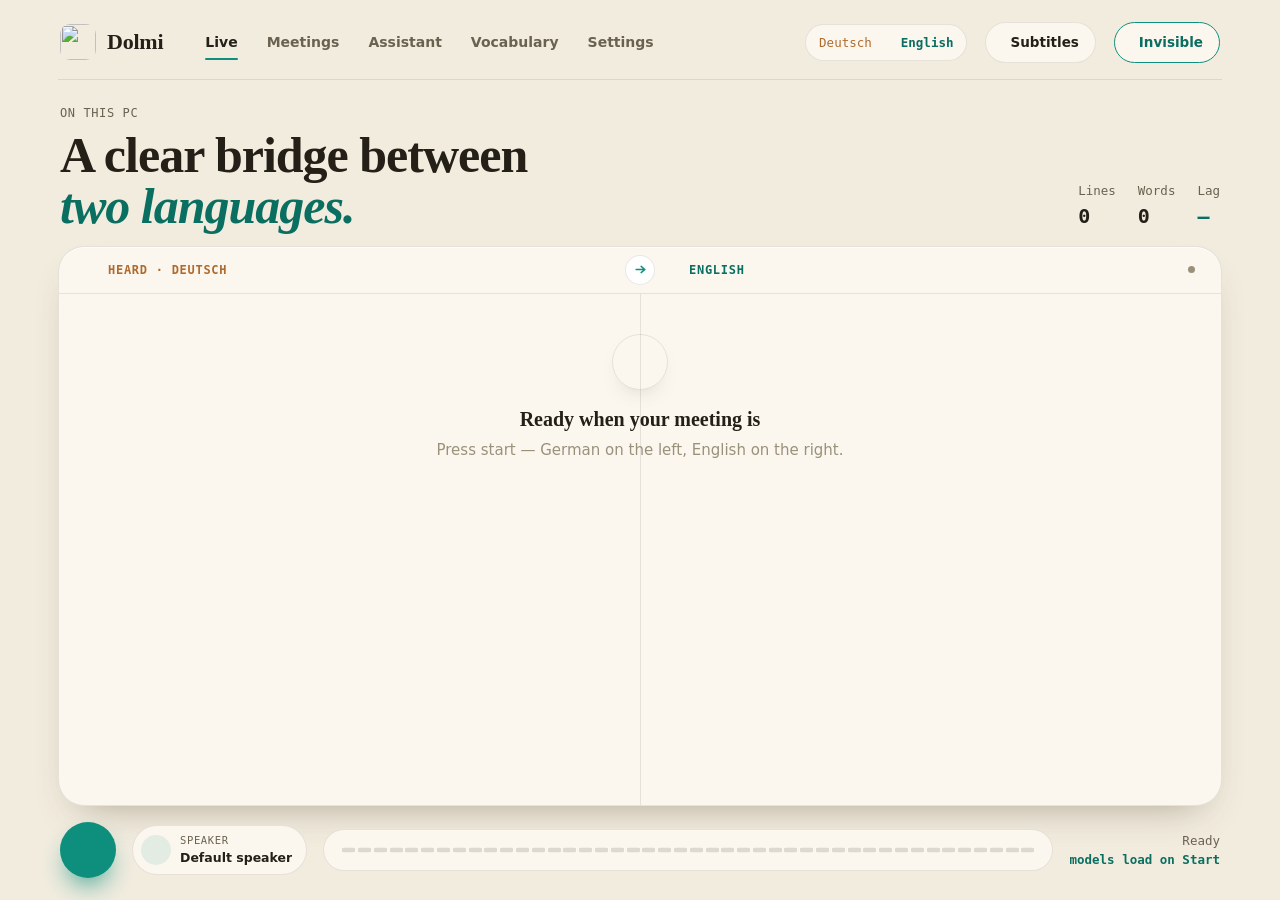
==== src/ui/web/index.html @ b10112d9 "feat(ui): Subtitles by setting and in-place line update (#QA-7) translator.js fills Settings > Capti" ====
<!doctype html>
<html lang="en" data-theme="paper">
<head>
<meta charset="utf-8">
<meta name="viewport" content="width=device-width, initial-scale=1">
<title>Dolmi — Bridge (final)</title>
<link href="vendor/fonts.css" rel="stylesheet">
<script src="vendor/lucide.min.js"></script>
<link href="css/app.css" rel="stylesheet">
</head>
<body>
<div class="app">

  <header class="top">
    <div class="brand"><img class="logo" src="dolmi.png" alt=""><b>Dolmi</b></div>
    <nav class="nav">
      <button class="a" data-v="live">Live</button>
      <button data-v="meetings">Meetings</button>
      <button data-v="assistant">Assistant</button>
      <button data-v="vocab">Vocabulary</button>
      <button data-v="settings">Settings</button>
    </nav>
    <div class="sp"></div>
    <span class="chip"><span class="de" id="chipFrom">Deutsch</span> <i data-lucide="arrow-right" style="width:13px;height:13px"></i> <b id="chipTo">English</b></span>
    <button class="btn ghost" id="barBtn" title="Open or close the floating subtitle bar"><span class="ic"><i data-lucide="captions" style="width:15px;height:15px"></i></span><span id="barLab">Subtitles</span></button>
    <button class="btn ghost on" id="stealth"><span class="ic"><i data-lucide="shield-check" style="width:15px;height:15px"></i></span>Invisible</button>
  </header>

  <!-- LIVE -->
  <section class="view a" id="v-live">
    <div id="heardWarn" hidden></div>
    <div class="hero">
      <div>
        <div class="eye" id="eye" data-wt="ON THIS {COMPUTER}">ON THIS PC</div>
        <h1 id="hero">A clear bridge between<br><em>two languages.</em></h1>
      </div>
      <div class="sess">
        <div>Lines<b id="sLines">0</b></div>
        <div>Words<b id="sWords">0</b></div>
        <div title="Lag: from the end of speech to the line on screen (median of the last 5 lines)">Lag<b class="ac" id="sLag">–</b></div>
      </div>
    </div>

    <div class="bridge">
      <div class="bhead" id="bhead">
        <div class="h de-h"><i data-lucide="ear" style="width:15px;height:15px"></i>HEARD · <span id="headFrom">DEUTSCH</span></div>
        <div class="h en-h"><i data-lucide="captions" style="width:15px;height:15px"></i><span id="headTo">ENGLISH</span><span class="live-dot"></span></div>
        <span class="knob"><svg viewBox="0 0 24 24" fill="none" stroke="currentColor" stroke-width="2.3" stroke-linecap="round" stroke-linejoin="round"><path d="M5 12h14M13 7l6 5-6 5"/></svg></span>
      </div>
      <div class="live-feed">
        <div class="brows" id="brows">
          <div class="idle" id="idle">
            <div class="ring"><i data-lucide="languages"></i></div>
            <div class="big">Ready when your meeting is</div>
            <div id="idleHint">Press start — German on the left, English on the right.</div>
          </div>
        </div>
        <button class="live-pill" id="livePill" hidden>Jump to latest ↓<span id="livePillN"></span></button>
      </div>
    </div>

    <div class="strip">
      <button class="go" id="go" aria-label="Start translating"><span class="ic"><i data-lucide="play"></i></span></button>
      <select class="field voc-profile" id="vocabProfile" title="Spelling-hint profile for this meeting (Vocabulary tab)" aria-label="Spelling-hint profile" hidden></select>
      <button class="srcchip" id="srcChip" title="What Dolmi listens to — click to switch between speaker and microphone"><span class="ic" id="srcIc"><i data-lucide="volume-2"></i></span><span><small id="srcKind">Speaker</small><b id="srcDev">Default speaker</b></span></button>
      <div class="track" id="track" aria-hidden="true"></div>
      <div class="status" id="status">Ready<b>models load on Start</b></div>
    </div>
  </section>

  <!-- MEETINGS -->
  <section class="view" id="v-meetings"><div class="wrap" style="display:flex;flex-direction:column">
    <div class="ph"><div><h2>Meetings</h2><p data-wt="Every session saved on this {computer}, in both languages. Removed after 30 days.">Every session saved on this PC, in both languages. Removed after 30 days.</p></div>
      <div class="acts">
        <button class="btn ghost" id="mArchView" title="Show archived meetings"><span class="ic"><i data-lucide="archive" style="width:15px;height:15px"></i></span>Archived</button>
        <button class="btn ghost" id="mCopy" title="Copy the whole transcript"><span class="ic"><i data-lucide="copy" style="width:15px;height:15px"></i></span>Copy</button>
        <button class="btn ghost" id="mExport" title="Save captions and translation as a .txt file"><span class="ic"><i data-lucide="download" style="width:15px;height:15px"></i></span>Export</button>
        <button class="btn ghost" id="mArchive"><span class="ic"><i data-lucide="archive-restore" style="width:15px;height:15px"></i></span><span>Archive</span></button>
        <button class="btn ghost" id="mDelete"><span class="ic"><i data-lucide="trash-2" style="width:15px;height:15px"></i></span>Delete</button>
        <button class="btn ghost"><span class="ic"><i data-lucide="file-text" style="width:15px;height:15px"></i></span>Summarize</button>
      </div></div>
    <div class="grid">
      <div class="card list" id="mList">
        <div style="padding:16px;color:var(--faint);font-size:13px">Loading meetings…</div>
      </div>
      <div class="card detail" id="mDetail">
        <div style="margin:auto;color:var(--faint)">Select a meeting to read its transcript.</div>
      </div>
    </div>
  </div></section>

  <!-- ASSISTANT -->
  <section class="view" id="v-assistant"><div class="wrap" style="display:flex;flex-direction:column">
    <div class="ph"><div><h2>Assistant</h2><p>Ask about the meeting. It reads the live transcript — only this chat goes to the AI.</p></div>
      <div class="acts">
        <button class="btn ghost" id="aArchView" title="Show archived chats"><span class="ic"><i data-lucide="archive" style="width:15px;height:15px"></i></span>Archived</button>
        <button class="btn ghost" id="aCopy" title="Copy the whole chat"><span class="ic"><i data-lucide="copy" style="width:15px;height:15px"></i></span>Copy</button>
        <button class="btn ghost" id="aArchive"><span class="ic"><i data-lucide="archive-restore" style="width:15px;height:15px"></i></span><span>Archive</span></button>
        <button class="btn ghost" id="delChat"><span class="ic"><i data-lucide="trash-2" style="width:15px;height:15px"></i></span>Delete</button>
      </div></div>
    <div class="grid">
      <div class="card list">
        <div style="display:flex;gap:8px;align-items:center;margin-bottom:8px">
          <label class="search" style="flex:1;margin:0"><i data-lucide="search" style="width:15px;height:15px"></i><input id="chatSearch" placeholder="Search chats"></label>
          <button class="btn pri" id="newChat" title="New chat" style="padding:9px 11px"><span class="ic"><i data-lucide="plus" style="width:16px;height:16px"></i></span></button>
        </div>
        <div id="aList" style="display:flex;flex-direction:column;gap:5px;overflow:auto;min-height:0"><div style="padding:16px;color:var(--faint);font-size:13px">No chats yet.</div></div>
      </div>
      <div class="card detail" style="display:flex;flex-direction:column;gap:0">
        <div id="asrMsgs" style="flex:1;min-height:0;overflow:auto;display:flex;flex-direction:column;gap:2px">
          <div class="asr-empty" style="margin:auto;color:var(--faint);text-align:center">Ask about the meeting below.<br>Answers use the live transcript.</div>
        </div>
        <form id="askForm" style="display:flex;gap:8px;align-items:center;margin-top:14px;background:var(--panel);border:1px solid var(--line);border-radius:999px;padding:6px 6px 6px 16px">
          <input id="askInput" autocomplete="off" placeholder="Ask about this meeting…" style="flex:1;min-width:0;border:0;background:transparent;outline:none;color:var(--ink);font-size:14px">
          <button type="submit" class="btn pri" style="padding:9px 14px"><span class="ic"><i data-lucide="arrow-up" style="width:16px;height:16px"></i></span></button>
        </form>
      </div>
    </div>
  </div></section>

  <!-- VOCAB -->
  <section class="view" id="v-vocab"><div class="wrap">
    <div class="ph"><div><h2>Vocabulary</h2><p>Teach Dolmi your team's names and terms — applied from the next line on.</p></div><span class="ok voc-saved" id="vocSaved" hidden><i data-lucide="check" style="width:15px;height:15px"></i>Saved</span></div>
    <div class="voc-bar">
      <div class="seg" id="vocMode" title="Edit as rows, or as the two text files"><button data-m="rows" class="a">Rows</button><button data-m="raw">Raw text</button></div>
      <span class="voc-status" id="vocabStatus" aria-live="polite"></span>
      <button class="btn ghost" id="vocabCheck" disabled><span class="ic"><i data-lucide="list-checks" style="width:15px;height:15px"></i></span>Check</button>
      <button class="btn pri" id="vocabSave" disabled>Save</button>
    </div>
    <div class="card voc-problems" id="vocProblems" hidden></div>
    <div class="grid2 voc-groups" id="vocRows">
      <div class="card voc-g" data-g="gloss"><div class="cardh"><span class="ic"><i data-lucide="book-a"></i></span>Spelling hints<span class="voc-n"></span></div>
        <p class="voc-hint">Names and terms Whisper should spell right. Most important first: only the first ~223 tokens reach Whisper. <span class="voc-lock-ic"><i data-lucide="lock"></i></span> also keeps a term in the translation. Per-meeting lists: a <code>## profile: Name</code> line in Raw text.</p>
        <div class="voc-budget" id="vocBudget" hidden></div>
        <div class="voc-list"><p class="voc-empty">Loading…</p></div>
        <button class="voc-add"><i data-lucide="plus"></i>Add term</button></div>
      <div class="card voc-g" data-g="keep"><div class="cardh"><span class="ic"><i data-lucide="lock"></i></span>Keep as is<span class="voc-n"></span></div>
        <p class="voc-hint">Copied into the English unchanged: names, products, places.</p>
        <div class="voc-list"></div>
        <button class="voc-add"><i data-lucide="plus"></i>Add term</button></div>
      <div class="card voc-g" data-g="german"><div class="cardh"><span class="ic"><i data-lucide="languages"></i></span>German → English<span class="voc-n"></span></div>
        <p class="voc-hint">A German term and the English it must become. <code>*</code> matches any ending.</p>
        <div class="voc-list"></div>
        <button class="voc-add"><i data-lucide="plus"></i>Add rule</button></div>
      <div class="card voc-g" data-g="english"><div class="cardh"><span class="ic"><i data-lucide="spell-check"></i></span>Fix English<span class="voc-n"></span></div>
        <p class="voc-hint">Wrong English from the translator and the correct English. Longer rules win.</p>
        <div class="voc-list"></div>
        <button class="voc-add"><i data-lucide="plus"></i>Add fix</button></div>
    </div>
    <div class="grid2 voc-groups" id="vocRaw" hidden>
      <div class="card"><div class="cardh"><span class="ic"><i data-lucide="file-text"></i></span>vocabulary.txt</div>
        <textarea class="field voc-raw" id="vocabRaw" rows="16" spellcheck="false" placeholder="[keep]&#10;Nordlicht GmbH&#10;&#10;[german]&#10;Kalibra = Calibra"></textarea></div>
      <div class="card"><div class="cardh"><span class="ic"><i data-lucide="file-text"></i></span>glossary.txt</div>
        <textarea class="field voc-raw" id="vocabBox" rows="16" spellcheck="false" placeholder="One term per line…"></textarea></div>
    </div>
    <div class="card voc-fixes" id="vocSummary"><div class="cardh"><span class="ic"><i data-lucide="sparkles"></i></span>In use now</div>
      <div class="chips" id="vocCounts"><span class="voc-empty">Loads with your vocabulary.</span></div>
      <div class="voc-sum" id="vocRecent"></div>
      <div class="voc-sum" id="vocBias"></div>
    </div>
  </div></section>

  <!-- SETTINGS -->
  <section class="view" id="v-settings"><div class="wrap set-wrap">
    <div class="ph"><div><h2>Settings</h2><p data-wt="Speech &amp; translation run on this {computer}. Only the Assistant chat goes to the AI.">Speech &amp; translation run on this PC. Only the Assistant chat goes to the AI.</p></div>
      <button class="btn dark" id="openOnb"><span class="ic"><i data-lucide="wand-sparkles" style="width:15px;height:15px"></i></span>Run setup</button></div>
    <div class="set-layout">
      <nav class="set-nav" aria-label="Settings sections">
        <label class="search set-search"><i data-lucide="search" style="width:15px;height:15px"></i><input id="setSearch" type="search" placeholder="Search settings" autocomplete="off" spellcheck="false" aria-label="Search settings"></label>
        <div class="set-results" id="setResults" hidden></div>
        <div class="set-menu" id="setMenu">
          <button data-sec="audio" class="a"><i data-lucide="volume-2"></i>Audio</button>
          <button data-sec="captions"><i data-lucide="languages"></i>Captions &amp; languages</button>
          <button data-sec="speech"><i data-lucide="cpu"></i>Speech models</button>
          <button data-sec="vocab"><i data-lucide="book-a"></i>Vocabulary</button>
          <button data-sec="assistant"><i data-lucide="sparkles"></i>Assistant &amp; AI keys</button>
          <button data-sec="bar"><i data-lucide="captions"></i>Subtitle bar</button>
          <button data-sec="privacy"><i data-lucide="shield-check"></i>Privacy &amp; data</button>
          <button data-sec="appearance"><i data-lucide="palette"></i>Appearance</button>
          <button data-sec="about"><i data-lucide="info"></i>About &amp; updates</button>
        </div>
      </nav>
      <div class="set-pages">
        <div class="card set-page a" data-sec="audio"><div class="cardh"><span class="ic"><i data-lucide="volume-2"></i></span>Audio</div>
          <div class="set" data-kw="speaker microphone mic input source room online meeting switch"><div><div class="lab">Audio source</div><div class="ps">Speaker for online meetings, Microphone for people in the room</div></div><div class="seg" id="setSrc"><button data-s="speaker" class="a">Speaker</button><button data-s="mic">Microphone</button></div></div>
          <div class="set" data-kw="speaker listen to output device headphones headset loopback"><div><div class="lab">Speaker</div><div class="ps" data-wt="{speaker_hint}">The speaker your meeting plays through</div></div><select class="field" id="setDevice"><option value="" data-wt="{speaker_default}">Default speaker</option></select></div>
          <div class="set" data-kw="microphone mic input device headset"><div><div class="lab">Microphone</div><div class="ps">Used when the source is Microphone</div></div><select class="field" id="setMic"><option value="">Default microphone</option></select></div>
          <div class="set" data-kw="input level volume meter loudness signal"><div><div class="lab">Input level</div><div class="ps">Moves while captions run</div></div><span class="set-level" aria-hidden="true"><i id="setLevel"></i></span></div>
          <div class="set" data-kw="nothing heard silence silent warning no captions muted blocked"><div><div class="lab">Warn when nothing is heard</div><div class="ps">After 20 s of silence or no captions, say why and how to fix it</div></div><button class="sw on" data-sw id="swWarnSilence"></button></div>
          <div data-mount="audio.voice" hidden></div>
          <div data-mount="audio.capture_both" hidden></div>
        </div>
        <div class="card set-page" data-sec="captions"><div class="cardh"><span class="ic"><i data-lucide="languages"></i></span>Captions &amp; languages</div>
          <div class="set" data-kw="captions by cloud local whisper gemini openai cloudflare speech provider"><div><div class="lab">Captions by</div><div class="ps" id="sourceHint">Whisper on this computer — audio never leaves it</div></div><select class="field" id="setSource"><option value="local">This computer (private)</option><option value="gemini">Gemini — cloud</option><option value="openai">OpenAI — cloud</option><option value="cloudflare">Cloudflare — cloud</option></select></div>
          <div class="set" data-kw="spoken language german english translate auto detect"><div><div class="lab">Spoken language</div><div class="ps">27 languages get English subtitles; English gets German</div></div><select class="field" id="setLang"></select></div>
          <div class="set" data-kw="show german source original left column"><div><div class="lab" id="srcLab">Show German source</div><div class="ps">Keep the left column</div></div><button class="sw on" data-sw id="swGerman"></button></div>
          <div data-mount="captions.translator" hidden></div>
        </div>
        <div class="card set-page" data-sec="speech"><div class="cardh"><span class="ic"><i data-lucide="cpu"></i></span>Speech models</div>
          <div class="set" id="modelRow" data-kw="speech model whisper tiny base small medium large turbo auto"><div><div class="lab">Speech model</div><div class="ps" id="modelHint" data-wt="Auto picks the best model for this {computer}">Auto picks the best model for this PC</div></div><select class="field" id="setModel"><option value="auto" data-wt="Auto (best for this {computer})">Auto (best for this PC)</option><option value="tiny">Whisper Tiny</option><option value="base">Whisper Base</option><option value="small">Whisper Small</option><option value="medium">Whisper Medium</option><option value="large-v3-turbo">Whisper Large v3 Turbo</option><option value="large-v3">Whisper Large v3</option></select></div>
          <div class="set-models" id="modelsCard" data-name="Model list" data-kw="models download remove gpu cpu ram this pc mac folder translator">
            <div class="ps" data-wt="Detected on this {computer}, never assumed. You choose which models to download; they download once per {os_user} and run locally.">Detected on this PC, never assumed. You choose which models to download; they download once per Windows user and run locally.</div>
            <div class="chips" id="specs" style="margin-top:10px"><span class="chipt" data-wt="Checking this {computer}…">Checking this PC…</span></div>
            <div id="modelList" class="mlist"><div class="ps">Loading models…</div></div>
            <div class="mfoot"><span class="ic"><i data-lucide="folder"></i></span><span id="modelDir">—</span><button class="btn ghost" id="openModels" style="margin-left:auto">Open folder</button></div>
          </div>
        </div>
        <div class="card set-page" data-sec="vocab"><div class="cardh"><span class="ic"><i data-lucide="book-a"></i></span>Vocabulary</div>
          <div class="set" data-kw="vocabulary names terms spelling hints glossary fixes words"><div><div class="lab">Names, terms &amp; fixes</div><div class="ps">Edited in the Vocabulary tab, used from the next line on</div></div><button class="btn ghost" id="setOpenVocab"><span class="ic"><i data-lucide="book-a" style="width:15px;height:15px"></i></span>Open Vocabulary</button></div>
        </div>
        <div class="card set-page" data-sec="assistant"><div class="cardh"><span class="ic"><i data-lucide="sparkles"></i></span>Assistant &amp; AI keys</div>
          <div class="set" data-kw="assistant ai provider claude openai gemini nvidia cloudflare"><div><div class="lab">Provider</div></div><div class="seg" id="setProvider"><button data-p="claude" class="a">Claude</button><button data-p="openai">OpenAI</button><button data-p="gemini">Gemini</button><button data-p="nvidia">NVIDIA</button><button data-p="cloudflare">Cloudflare</button></div></div>
          <div class="set" id="cfRow" hidden data-kw="cloudflare account id workers"><div><div class="lab">Account ID</div><div class="ps">Workers AI → Use REST API → Account ID</div></div><input class="field" id="setCfAccount" placeholder="32-character account ID" spellcheck="false" style="width:270px;max-width:100%;font-family:var(--mono);font-size:12px"></div>
          <div class="set" data-kw="api key token secret ai key"><div><div class="lab">API key</div><div class="ps" data-wt="{key_storage}">Encrypted with Windows DPAPI</div></div>
            <div style="display:flex;gap:8px"><input class="field" id="setKey" type="password" placeholder="sk-…" style="width:140px;font-family:var(--mono)"><button class="btn ghost" id="setTest">Test</button></div></div>
          <div class="set" data-kw="ai model assistant model id"><div><div class="lab">Model</div><div class="ps" id="aiModelHint">Every model this provider offers</div></div><div style="display:flex;flex-direction:column;gap:6px;align-items:flex-end"><select class="field" id="setAiModel" style="width:270px;max-width:100%;font-family:var(--mono);font-size:12px"></select><input class="field" id="setAiModelOther" placeholder="model ID, then Enter" spellcheck="false" hidden style="width:270px;max-width:100%;font-family:var(--mono);font-size:12px"></div></div>
          <div class="set" data-kw="key status test check"><div><div class="lab">Status</div></div><span class="ok" id="keyStatus" style="color:var(--mute)">—</span></div>
          <div class="ps set-note">Only the Assistant chat is sent to the provider. Free plans of some providers may keep or learn from what you send; check their terms.</div>
        </div>
        <div class="card set-page" data-sec="bar"><div class="cardh"><span class="ic"><i data-lucide="captions"></i></span>Subtitle bar</div>
          <div class="set" data-kw="subtitle bar overlay floating caption bar show with start"><div><div class="lab">Show with Start</div><div class="ps">The floating caption bar only you see. Opens with Start when on; also the Subtitles button at the top.</div></div><button class="sw on" data-sw id="swBar"></button></div>
          <div class="set" data-kw="subtitle bar opacity transparency see through"><div><div class="lab">Opacity</div><div class="ps">Lower lets the window behind show through</div></div><div style="display:flex;gap:10px;align-items:center"><input type="range" id="setOpacity" min="30" max="100" value="88" style="accent-color:var(--ac);width:150px"><span class="mtag" id="setOpacityVal">88%</span></div></div>
          <div class="set" data-kw="subtitle bar text size font bigger smaller"><div><div class="lab">Text size</div></div><div style="display:flex;gap:10px;align-items:center"><input type="range" id="setFont" min="14" max="40" value="22" style="accent-color:var(--ac);width:150px"><span class="mtag" id="setFontVal">22 px</span></div></div>
          <div data-mount="bar.clickthrough" hidden></div>
          <div data-mount="bar.time" hidden></div>
        </div>
        <div class="card set-page" data-sec="privacy"><div class="cardh"><span class="ic"><i data-lucide="shield-check"></i></span>Privacy &amp; data</div>
          <div class="set" data-kw="invisible mode stealth hidden screen share hide"><div><div class="lab">Invisible mode</div><div class="ps" data-wt="Hidden from screen shares and the {taskbar}. {hotkey} to exit.">Hidden from screen shares and the taskbar. Ctrl+Alt+Shift+D to exit.</div></div><button class="sw on" data-sw id="swInv"></button></div>
          <div class="set" data-kw="save transcripts meetings keep history"><div><div class="lab">Save transcripts</div></div><button class="sw on" data-sw id="swSave"></button></div>
          <div class="set" data-kw="delete after days keep retention"><div><div class="lab">Delete after</div></div><div class="seg" id="setKeep"><button data-d="0">Never</button><button data-d="7">7d</button><button data-d="30" class="a">30d</button><button data-d="90">90d</button></div></div>
          <div class="set" data-kw="data folder transcripts location documents open"><div class="set-grow"><div class="lab">Data folder</div><div class="ps set-path" id="setDataDir">—</div></div><button class="btn ghost" id="setDataOpen">Open folder</button></div>
          <div data-mount="privacy.speakers" hidden></div>
        </div>
        <div class="card set-page" data-sec="appearance"><div class="cardh"><span class="ic"><i data-lucide="palette"></i></span>Appearance</div>
          <div class="set" data-kw="theme dark light paper ink mode colour color"><div><div class="lab">Theme</div><div class="ps">Paper is light, Ink is dark</div></div><div class="seg" id="theme"><button class="a" data-t="paper">Paper</button><button data-t="ink">Ink</button></div></div>
          <div data-mount="appearance.textsize" hidden></div>
        </div>
        <div class="card set-page" data-sec="about"><div class="cardh"><span class="ic"><i data-lucide="info"></i></span>About &amp; updates</div>
          <div class="set" data-kw="version about dolmi release"><div><div class="lab">Version</div></div><span class="mtag" id="setVersion">—</span></div>
          <div class="set" data-kw="licences licenses open source notices third party"><div><div class="lab">Licences</div><div class="ps">Listed in THIRD-PARTY-NOTICES.md in the program folder</div></div></div>
          <div data-mount="about.updates" hidden></div>
          <div data-mount="about.shortcuts" hidden></div>
          <div data-mount="about.report" hidden></div>
        </div>
      </div>
    </div>
  </div></section>

</div>

<!-- ONBOARDING -->
<div class="scrim" id="onb" hidden>
  <div class="onb">
    <div class="steps" id="steps"><i></i><i></i><i></i></div>
    <div id="onbBody"></div>
    <div class="foot"><button class="btn ghost" id="onbBack">Back</button><button class="btn pri" id="onbNext">Continue</button></div>
  </div>
</div>

<script src="js/core.js"></script>
<script src="js/live.js"></script>
<script src="js/meetings.js"></script>
<script src="js/assistant.js"></script>
<script src="js/vocab.js"></script>
<script src="js/settings.js"></script>
<script src="js/translator.js"></script>
<script src="js/onboarding.js"></script>
<script src="js/heard.js"></script>
</body>
</html>
---- src/ui/web/css/app.css ----
:root{
  --display:'Fraunces',Georgia,serif;
  --ui:'Hanken Grotesk','Segoe UI',system-ui,sans-serif;
  --mono:'JetBrains Mono',ui-monospace,Consolas,monospace;
  --ease:cubic-bezier(.2,.8,.2,1);
}
:root[data-theme="paper"]{
  color-scheme:light;
  --bg:#F2ECDF;--panel:#FBF7EF;--panel2:#F5EFE2;--card:#FFFFFF;
  --ink:#241F17;--mute:#6A6250;--faint:#9A917B;--line:rgba(40,34,22,.10);--line-dash:rgba(40,34,22,.14);
  --ac:#0E8F7E;--ac-ink:#0A6E61;--on-ac:#F4FBF8;--ac-soft:rgba(14,143,126,.10);
  --danger:#B42318;--src:#B06A2C;--src-soft:rgba(176,106,44,.10);
  --sh:0 18px 40px -22px rgba(60,48,24,.45),0 1px 0 rgba(255,255,255,.7) inset;
  --sh-sm:0 10px 24px -16px rgba(60,48,24,.4);
}
:root[data-theme="ink"]{
  color-scheme:dark;
  --bg:#15140E;--panel:#1F1D15;--panel2:#262318;--card:#211F17;
  --ink:#F2ECDE;--mute:#ABA28C;--faint:#776F59;--line:rgba(255,255,255,.08);--line-dash:rgba(255,255,255,.11);
  --ac:#2FB9A4;--ac-ink:#5ED8C4;--on-ac:#06201C;--ac-soft:rgba(47,185,164,.13);
  --danger:#F97066;--src:#E0A05C;--src-soft:rgba(224,160,92,.12);
  --sh:0 22px 46px -24px rgba(0,0,0,.75),0 1px 0 rgba(255,255,255,.05) inset;
  --sh-sm:0 14px 30px -20px rgba(0,0,0,.7);
}
*{box-sizing:border-box;margin:0;padding:0}
html,body{height:100%}
body{background:var(--bg);color:var(--ink);font-family:var(--ui);font-size:15px;line-height:1.55;-webkit-font-smoothing:antialiased;overflow:hidden;transition:background .4s var(--ease)}
button{cursor:pointer;border:0;background:none;color:inherit;font:inherit}
input,textarea,select{font:inherit;color:inherit}
.ic svg{width:19px;height:19px;stroke-width:1.9}
:focus-visible{outline:2px solid var(--ac);outline-offset:3px;border-radius:10px}

.app{height:100vh;display:grid;grid-template-rows:auto minmax(0,1fr);max-width:1260px;margin:0 auto;padding:0 clamp(18px,4vw,48px)}

/* header */
.top{display:flex;align-items:center;gap:18px;padding:22px 2px 16px;border-bottom:1px solid var(--line)}
.brand{display:flex;align-items:center;gap:11px}
.logo{width:36px;height:36px;border-radius:10px;display:block}
.acts{display:flex;gap:8px;flex-wrap:wrap;align-items:center}
.mlist{display:flex;flex-direction:column;gap:8px;margin-top:14px}
.mrow{display:grid;grid-template-columns:minmax(0,1fr) 70px 170px 270px;gap:14px;align-items:center;padding:12px 14px;border:1px solid var(--line);border-radius:16px;background:var(--bg)}
.mrow.sel{border-color:var(--ac)}
.mrow .nm{font-weight:600;display:flex;flex-wrap:wrap;gap:6px;align-items:center}.mrow .sub{font-size:12.5px;color:var(--mute);margin-top:2px}
.mrow .msize{font-family:var(--mono);font-size:12.5px;color:var(--mute);text-align:right}
.mrow .mfit{font-size:12.5px;color:var(--ac-ink)}.mrow .mfit.draft{color:var(--mute)}.mrow .mfit.live{color:var(--src)}
.mrow .mact{display:flex;gap:8px;align-items:center;justify-content:flex-end}
.mrow .mtag.use{background:var(--ink);color:var(--bg);border-color:var(--ink)}
.mrow .mact .btn{padding:6px 12px;font-size:12.5px}.mrow .mact .mbar{width:110px;margin:0}
.mrow .inst{display:inline-flex;align-items:center;gap:4px;font-size:12.5px;font-weight:600;color:var(--ac-ink);margin-right:4px}.mrow .inst svg{width:14px;height:14px}
.btn[disabled]{opacity:.45;cursor:not-allowed}
.mfoot{display:flex;align-items:center;gap:8px;margin-top:14px;font-size:12.5px;color:var(--mute);overflow-wrap:anywhere}.mfoot .ic svg{width:15px;height:15px}
.chipt.warn{color:var(--src);border-color:var(--src)}
@media (max-width:1000px){.mrow{grid-template-columns:minmax(0,1fr) auto}.mrow .msize{text-align:left}}
.mtag{font-family:var(--mono);font-size:11px;padding:3px 8px;border-radius:999px;border:1px solid var(--line);color:var(--mute);white-space:nowrap}
.mtag.ok{color:var(--ac-ink);border-color:var(--ac)}.mtag.warn{color:var(--src);border-color:var(--src)}.warnt{color:var(--src)}
.mbar{height:4px;border-radius:2px;background:var(--line);margin-top:6px;overflow:hidden;max-width:260px}.mbar i{display:block;height:100%;width:0;background:var(--ac);transition:width .4s}
.brand b{font-family:var(--display);font-weight:600;font-size:22px;letter-spacing:-.01em}
.nav{display:flex;gap:1px;margin-left:10px}
.nav button{font-size:14px;font-weight:600;color:var(--mute);padding:8px 14px;border-radius:10px;transition:.2s;position:relative}
.nav button:hover{color:var(--ink)}
.nav button.a{color:var(--ink)}
.nav button.a::after{content:"";position:absolute;left:14px;right:14px;bottom:1px;height:2px;background:var(--ac);border-radius:2px}
.top .sp{flex:1}
.chip{display:inline-flex;align-items:center;gap:8px;font-family:var(--mono);font-size:12.5px;font-weight:500;color:var(--mute);background:var(--panel);border:1px solid var(--line);padding:8px 13px;border-radius:999px}
.chip b{color:var(--ac-ink);font-weight:600}
.chip .de{color:var(--src)}
.btn{display:inline-flex;align-items:center;gap:8px;font-size:13.5px;font-weight:700;padding:9px 16px;border-radius:999px;transition:.2s}
.btn.pri{background:var(--ac);color:var(--on-ac);box-shadow:0 10px 22px -12px var(--ac)}
.btn.pri:hover{transform:translateY(-1px)}
.btn.ghost{background:var(--panel);border:1px solid var(--line)}
.btn.ghost.on{color:var(--ac-ink);border-color:var(--ac)}
.btn.dark{background:var(--ink);color:var(--bg)}

/* views */
.view{display:none;min-height:0}
.view.a{display:flex;flex-direction:column;min-height:0}

/* LIVE */
#v-live.a{display:grid;grid-template-rows:auto minmax(0,1fr) auto;min-height:0}
.hero{padding:24px 2px 14px;display:flex;align-items:flex-end;justify-content:space-between;gap:20px;flex-wrap:wrap}
.hero .eye{font-family:var(--mono);font-size:12px;color:var(--mute);letter-spacing:.05em}
.hero h1{font-family:var(--display);font-weight:600;font-size:clamp(32px,4vw,50px);line-height:1.02;letter-spacing:-.02em;margin-top:7px;text-wrap:balance}
.hero h1 em{font-style:italic;color:var(--ac-ink)}
.sess{display:flex;gap:22px;font-family:var(--mono);font-size:12.5px;color:var(--mute)}
.sess b{display:block;font-size:20px;font-weight:600;color:var(--ink);letter-spacing:-.01em;font-variant-numeric:tabular-nums}
.sess .ac{color:var(--ac-ink)}

.bridge{min-height:0;display:flex;flex-direction:column;background:var(--panel);border:1px solid var(--line);border-radius:26px;box-shadow:var(--sh);overflow:hidden}
.bhead{display:grid;grid-template-columns:1fr 1fr;border-bottom:1px solid var(--line);position:relative}
.bhead .h{padding:14px 26px;font-family:var(--mono);font-size:12px;font-weight:600;letter-spacing:.06em;display:flex;align-items:center;gap:8px}
.bhead .de-h{color:var(--src)}
.bhead .en-h{color:var(--ac-ink)}
.bhead .live-dot{width:7px;height:7px;border-radius:50%;background:var(--faint);margin-left:auto}
.bhead.on .live-dot{background:var(--ac);box-shadow:0 0 0 0 var(--ac);animation:ping 1.6s var(--ease) infinite}
@keyframes ping{0%{box-shadow:0 0 0 0 var(--ac-soft)}70%,100%{box-shadow:0 0 0 7px transparent}}
.knob{position:absolute;top:50%;left:50%;transform:translate(-50%,-50%);width:30px;height:30px;border-radius:50%;background:var(--card);border:1px solid var(--line);display:grid;place-items:center;color:var(--ac);z-index:3;box-shadow:var(--sh-sm);transition:.3s}
.bhead.on .knob{background:var(--ac);color:var(--on-ac);border-color:var(--ac)}
.knob svg{width:15px;height:15px}
/* the scroll area; a 1px center line via background keeps the bridge continuous */
.brows{flex:1;min-height:0;overflow:auto;scrollbar-width:thin;
  background:linear-gradient(var(--line),var(--line)) 50% 0/1px 100% no-repeat}
/* holds the scroll area and the "Jump to latest" pill floating over its bottom edge */
.live-feed{position:relative;flex:1;min-height:0;display:flex;flex-direction:column}
.live-pill{position:absolute;left:50%;bottom:16px;transform:translateX(-50%);z-index:4;display:inline-flex;align-items:center;gap:4px;
  font-family:var(--mono);font-size:12px;font-weight:600;color:var(--on-ac);background:var(--ac);padding:8px 15px;border-radius:999px;
  box-shadow:0 10px 22px -12px var(--ac),var(--sh-sm);white-space:nowrap;transition:.2s}
.live-pill:hover{transform:translateX(-50%) translateY(-1px)}
.live-pill[hidden]{display:none}
/* the time on the translation side of a saved meeting (the caption side uses .pair2 .de .t) */
.feed-t{font-family:var(--mono);font-size:11px;font-weight:500;color:var(--ac-ink);margin-right:8px;vertical-align:1px}
.pair{display:grid;grid-template-columns:1fr 1fr}
.pair .c{padding:15px 26px;border-bottom:1px dashed var(--line-dash)}
.pair .de{color:var(--mute);font-size:15px;line-height:1.5}
.pair .en{font-family:var(--display);font-weight:500;font-size:18px;line-height:1.42}
.pair .ts{display:block;font-family:var(--mono);font-size:11px;color:var(--faint);margin-bottom:4px}
.pair.cur .c{background:var(--ac-soft)}
.pair.cur .de{color:var(--ink)}
.pair.cur .en{color:var(--ink)}
.brows.hidede .pair{grid-template-columns:1fr}
.brows.hidede .de{display:none}
.bhead.hidede .de-h{display:none}
.pair.cur .de .ts{color:var(--src)}
.caret{display:inline-block;width:6px;height:16px;background:var(--ac);vertical-align:-2px;margin-left:2px;animation:blink .8s infinite}
@keyframes blink{50%{opacity:.3}}
.idle{grid-column:1/-1;margin:auto;text-align:center;color:var(--faint);padding:40px 20px}
.idle .ring{width:56px;height:56px;border-radius:50%;border:1px solid var(--line);display:grid;place-items:center;margin:0 auto 14px;color:var(--ac);box-shadow:var(--sh-sm)}
.idle .ring svg{width:26px;height:26px}
.idle .big{font-family:var(--display);font-size:20px;font-weight:600;color:var(--ink);margin-bottom:4px}

/* control strip */
.strip{display:flex;align-items:center;gap:16px;padding:16px 2px 22px}
.go{width:56px;height:56px;border-radius:50%;background:var(--ac);color:var(--on-ac);display:grid;place-items:center;box-shadow:0 14px 28px -10px var(--ac);transition:transform .2s var(--ease)}
.go:hover{transform:scale(1.06)}.go:active{transform:scale(.95)}
.go .ic svg{width:23px;height:23px}
.track{flex:1;height:42px;border-radius:999px;background:var(--panel);border:1px solid var(--line);display:flex;align-items:center;gap:3px;padding:0 18px;overflow:hidden}
.track i{flex:1;height:22px;border-radius:2px;background:var(--line-dash);transform-origin:center;transform:scaleY(.2)}
.track.on i{background:var(--faint)}.track.on i.hot{background:var(--ac)}
.strip .status{font-family:var(--mono);font-size:12.5px;color:var(--mute);white-space:nowrap;text-align:right;min-width:150px}
.srcchip{display:flex;align-items:center;gap:9px;max-width:230px;padding:6px 14px 6px 8px;border-radius:999px;background:var(--panel);border:1px solid var(--line);text-align:left;transition:.2s}
.srcchip:hover{border-color:var(--ac)}.srcchip .ic{width:30px;height:30px;border-radius:50%;display:grid;place-items:center;background:var(--ac-soft,var(--panel));color:var(--ac-ink);flex:none}.srcchip .ic svg{width:16px;height:16px}
.srcchip>span:last-child{min-width:0;display:flex;flex-direction:column}.srcchip small{font-family:var(--mono);font-size:10.5px;letter-spacing:.06em;text-transform:uppercase;color:var(--mute)}
.srcchip b{font-size:12.5px;white-space:nowrap;overflow:hidden;text-overflow:ellipsis}
#setSrc{flex-wrap:nowrap;flex:none}#setSrc button{white-space:nowrap}
.srcchip.mic .ic{background:var(--src-soft);color:var(--src)}
@media (max-width:760px){.srcchip>span:last-child{display:none}.srcchip{padding:6px}}
.strip .status b{color:var(--ac-ink);display:block}

/* pages */
.wrap{overflow:auto;padding:26px 2px 30px;min-height:0;scrollbar-width:thin}
.ph{display:flex;align-items:flex-end;justify-content:space-between;gap:20px;margin-bottom:22px;flex-wrap:wrap}
.ph h2{font-family:var(--display);font-weight:600;font-size:clamp(28px,3vw,40px);letter-spacing:-.02em}
.ph p{color:var(--mute);margin-top:4px}
.ok{font-size:12.5px;color:var(--ac-ink);font-weight:600;display:inline-flex;align-items:center;gap:6px}
.grid{display:grid;grid-template-columns:330px minmax(0,1fr);gap:20px;flex:1;min-height:0}
.card{background:var(--card);border:1px solid var(--line);border-radius:20px;box-shadow:var(--sh-sm);padding:18px}
.list{background:var(--panel);display:flex;flex-direction:column;gap:5px;overflow:auto}
.search{display:flex;align-items:center;gap:9px;background:var(--card);border:1px solid var(--line);border-radius:999px;padding:9px 14px;color:var(--faint);margin-bottom:8px}
.search input{border:0;background:transparent;outline:none;flex:1;min-width:0;color:var(--ink)}
.row{text-align:left;padding:13px 15px;border-radius:14px;transition:.2s}
.row:hover{background:var(--card)}.row.a{background:var(--card);box-shadow:var(--sh-sm)}
.row .t{font-family:var(--mono);font-size:11.5px;color:var(--ac-ink);font-weight:600}
.row b{display:block;font-size:14px;margin:2px 0}.row span{font-size:12.5px;color:var(--mute)}
.detail{overflow:auto}
#v-meetings .wrap,#v-assistant .wrap{flex:1}   /* list + transcript fill the window and scroll inside */
.pair2{padding:15px 2px;border-bottom:1px solid var(--line)}.pair2:last-child{border:0}
.pair2 .de{font-size:14px;color:var(--mute);margin-bottom:5px}.pair2 .de .t{font-family:var(--mono);font-size:11px;color:var(--src);margin-right:8px}
.pair2 .en{font-family:var(--display);font-weight:500;font-size:17px;line-height:1.42}
.you{align-self:flex-end;max-width:85%;background:var(--panel2);border:1px solid var(--line);padding:11px 14px;border-radius:16px 16px 4px 16px;font-size:14px;font-weight:500;margin-left:auto}
.asr{max-width:92%;background:var(--card);border:1px solid var(--line);box-shadow:var(--sh-sm);padding:13px 16px;border-radius:16px 16px 16px 4px;margin-bottom:12px}
.asr .lbl{font-family:var(--mono);font-size:11px;color:var(--ac-ink);font-weight:600;margin-bottom:5px;display:block}
.asr .spine{font-family:var(--display);font-weight:500;font-size:16px;line-height:1.45}
.cardh{font-family:var(--display);font-size:17px;font-weight:600;display:flex;align-items:center;gap:9px;margin-bottom:12px}
.cardh .ic{color:var(--ac-ink)}
.grid2{display:grid;grid-template-columns:1fr 1fr;gap:18px}
.set{display:flex;justify-content:space-between;align-items:center;gap:16px;padding:13px 0;border-bottom:1px solid var(--line)}.set:last-child{border:0}
.set .lab{font-weight:600}.set .ps{font-size:12.5px;color:var(--mute);margin-top:1px;max-width:340px}
.field{background:var(--panel);border:1px solid var(--line);border-radius:12px;padding:9px 13px;color:var(--ink);outline:none}.field:focus{border-color:var(--ac)}
textarea.field{width:100%;font-family:var(--mono);line-height:1.7;resize:vertical}
.seg{display:inline-flex;flex-wrap:wrap;justify-content:flex-end;background:var(--panel);border:1px solid var(--line);border-radius:999px;padding:4px}
.seg button{font-size:13px;font-weight:600;color:var(--mute);padding:6px 14px;border-radius:999px}
.seg button.a{background:var(--ac);color:var(--on-ac)}
.sw{width:46px;height:28px;border-radius:999px;background:var(--line-dash);position:relative;flex:none;transition:.2s}
.sw::after{content:"";position:absolute;top:3px;left:3px;width:22px;height:22px;border-radius:50%;background:var(--card);box-shadow:0 2px 5px rgba(0,0,0,.2);transition:.25s var(--ease)}
.sw.on{background:var(--ac)}.sw.on::after{transform:translateX(18px)}
.chips{display:flex;flex-wrap:wrap;gap:8px}
.chipt{font-size:12.5px;font-weight:600;color:var(--mute);background:var(--panel);border:1px solid var(--line);padding:6px 12px;border-radius:999px}
.chipt.on{color:var(--ac-ink);border-color:var(--ac)}

/* onboarding */
.scrim{position:fixed;inset:0;background:rgba(20,16,8,.4);backdrop-filter:blur(12px);display:grid;place-items:center;padding:20px;z-index:50}
.scrim[hidden]{display:none}
.cfm{width:min(420px,100%);background:var(--panel);border:1px solid var(--line);border-radius:24px;box-shadow:var(--sh);padding:26px;display:flex;flex-direction:column;gap:14px}
.cfm .ci{width:44px;height:44px;border-radius:14px;display:grid;place-items:center;background:var(--src-soft);color:var(--danger)}.cfm .ci svg{width:22px;height:22px}
.cfm h3{font-size:22px;line-height:1.2}.cfm p{color:var(--mute);font-size:14px;line-height:1.55}
.cfm .cl{max-height:140px;overflow:auto;font-family:var(--mono);font-size:12px;color:var(--mute);border:1px solid var(--line);border-radius:12px;padding:8px 12px;display:flex;flex-direction:column;gap:3px}
.cfm .row2{display:flex;justify-content:flex-end;gap:8px;margin-top:6px}
.btn.danger{background:var(--danger);color:#fff}.btn.danger:hover{filter:brightness(1.08)}
.rowc{display:flex;gap:10px;align-items:flex-start}.rowc .row{flex:1;min-width:0}
.ck{flex:none;width:20px;height:20px;margin-top:15px;border-radius:6px;border:1.5px solid var(--line);background:var(--panel);display:grid;place-items:center;color:transparent;transition:.15s;cursor:pointer}
.ck svg{width:14px;height:14px}.ck.on{background:var(--ac);border-color:var(--ac);color:var(--on-ac)}
.rowc:not(.sel) .ck{opacity:.55}.rowc:hover .ck{opacity:1}
.selbar{display:flex;align-items:center;gap:10px;padding:8px 10px 10px;font-size:12.5px;color:var(--mute);border-bottom:1px solid var(--line);margin-bottom:6px}
.selbar{position:sticky;top:-18px;z-index:1;background:var(--panel);margin:-18px -18px 6px;padding:14px 18px 10px}.selbar b{color:var(--ink)}.selbar button{color:var(--ac-ink);font-weight:600}.selbar .sp{flex:1}
.onb{width:min(540px,100%);background:var(--panel);border:1px solid var(--line);border-radius:30px;box-shadow:var(--sh);padding:30px;position:relative}
.steps{display:flex;gap:6px;margin-bottom:22px}
.steps i{flex:1;height:4px;border-radius:2px;background:var(--line-dash);transition:.3s}
.steps i.on{background:var(--ac)}
.onb h3{font-family:var(--display);font-size:32px;font-weight:600;line-height:1.05;letter-spacing:-.02em}
.onb h3 em{font-style:italic;color:var(--ac-ink)}
.onb p{color:var(--mute);margin:10px 0 18px;max-width:44ch}
.prov{display:grid;grid-template-columns:repeat(3,1fr);gap:10px}
.prov button{padding:14px;border-radius:18px;background:var(--card);border:1px solid var(--line);text-align:left}
.prov button b{display:block;font-size:14px}.prov button span{font-size:12px;color:var(--mute);font-family:var(--mono)}
.prov button.on{border-color:var(--ac);box-shadow:0 0 0 1px var(--ac)}
.onb .foot{display:flex;justify-content:space-between;align-items:center;margin-top:24px}

@keyframes rise{from{opacity:0;transform:translateY(10px)}to{opacity:1;transform:none}}
.rise{animation:rise .55s var(--ease) both}
.pop{animation:rise .4s var(--ease) both}
@media (prefers-reduced-motion:reduce){*{animation:none!important;transition:none!important}}
/* Meetings & Assistant stay side by side; the list just gets narrower (scaled Windows displays
   often give a 1180 px window under 860 CSS px). Only tiny windows stack. */
@media (max-width:860px){.grid{grid-template-columns:240px minmax(0,1fr);gap:14px}.rowc .row>span:last-child{display:none}}
@media (max-width:560px){.grid{grid-template-columns:1fr;grid-template-rows:minmax(160px,35%) minmax(0,1fr)}}
@media (max-width:860px){
  .grid2{grid-template-columns:1fr}
  .bhead{grid-template-columns:1fr}.bhead .en-h{display:none}.knob{display:none}
  .brows{background:none}
  .pair{grid-template-columns:1fr}
  .pair .c:first-child{border-bottom:0;padding-bottom:4px}
}

/* OS-only rows: mark them data-os="win" or data-os="mac"; html[data-platform] is set at boot from
   state().platform.os, so the other platform's rows are hidden. */
html[data-platform="mac"] [data-os="win"],html[data-platform="win"] [data-os="mac"]{display:none!important}

/* Vocabulary editor (VOC-1): four row-editor groups over glossary.txt + vocabulary.txt, or raw text */
.voc-bar{display:flex;align-items:center;gap:10px;flex-wrap:wrap;margin:-6px 0 16px}
.voc-status{flex:1;min-width:0;font-size:12.5px;font-weight:600;color:var(--mute)}
.voc-status.voc-ok{color:var(--ac-ink)}.voc-status.voc-warn{color:var(--src)}
.voc-groups{margin-bottom:18px}.voc-groups[hidden],.voc-problems[hidden]{display:none}
.voc-g{display:flex;flex-direction:column;min-width:0}
.voc-n{margin-left:auto;font-family:var(--ui);font-size:12px;font-weight:700;color:var(--mute);background:var(--panel);border:1px solid var(--line);border-radius:999px;padding:1px 9px}.voc-n:empty{display:none}
.voc-hint{font-size:12.5px;color:var(--mute);margin:-6px 0 10px}.voc-hint code{font-family:var(--mono);font-size:12px;color:var(--ink)}
.voc-list{display:flex;flex-direction:column;gap:6px;max-height:212px;overflow-y:auto;overflow-x:hidden;padding:2px;scrollbar-width:thin}
.voc-row{display:grid;grid-template-columns:minmax(0,1fr) auto minmax(0,1fr) auto;align-items:center;gap:6px}
.voc-row.voc-one{grid-template-columns:minmax(0,1fr) auto}
.voc-row .field{width:100%;min-width:0;padding:6px 10px;font-size:13px;border-radius:10px}
.voc-row.voc-bad .field{border-color:var(--src);background:var(--src-soft)}
.voc-arrow{color:var(--faint);font-size:13px}
.voc-del{width:28px;height:28px;border-radius:50%;display:grid;place-items:center;color:var(--faint);transition:.2s}
.voc-del:hover{color:var(--danger);background:var(--panel)}.voc-del svg{width:15px;height:15px}
.voc-add{align-self:flex-start;display:inline-flex;align-items:center;gap:6px;margin-top:10px;font-size:13px;font-weight:700;color:var(--ac-ink);padding:6px 10px;border-radius:999px;transition:.2s}
.voc-add:hover{background:var(--ac-soft)}.voc-add svg{width:15px;height:15px}
.voc-empty{font-size:12.5px;color:var(--faint);padding:6px 2px}
textarea.voc-raw{font-size:12.5px;white-space:pre;overflow-wrap:normal;overflow-x:auto}
.voc-problems{margin-bottom:18px;border-color:var(--src)}.voc-problems .cardh .ic{color:var(--src)}
.voc-plist{list-style:none;display:flex;flex-direction:column;gap:2px;max-height:180px;overflow:auto;scrollbar-width:thin}
.voc-plist button{display:flex;flex-wrap:wrap;gap:2px 10px;align-items:baseline;text-align:left;width:100%;padding:7px 10px;border-radius:10px;font-size:13px}
.voc-plist button:hover{background:var(--panel)}
.voc-plist code{font-family:var(--mono);font-size:12px;color:var(--src);overflow-wrap:anywhere}
.voc-plist span{color:var(--mute);flex-basis:100%}
/* VOC-2/5/11: saved badge, hotword budget, keep + order buttons on spelling hints, live summary, profile picker */
.voc-saved[hidden],.voc-budget[hidden],.voc-profile[hidden]{display:none}
.voc-lock-ic svg{width:12px;height:12px;vertical-align:-1px}
.voc-budget{font-size:12.5px;color:var(--mute);margin:-2px 0 10px;padding:8px 10px;border-radius:10px;background:var(--panel);border:1px solid var(--line)}
.voc-budget b{color:var(--ink)}.voc-budget p{margin-top:4px}
.voc-budget.voc-over{border-color:var(--src);background:var(--src-soft);color:var(--ink)}
.voc-meter{height:4px;border-radius:999px;background:var(--line);margin:6px 0 2px;overflow:hidden}
.voc-meter i{display:block;height:100%;max-width:100%;background:var(--ac)}.voc-over .voc-meter i{background:var(--src)}
.voc-row.voc-gl{grid-template-columns:minmax(0,1fr) auto auto auto auto;gap:2px}
.voc-row.voc-gl .field{margin-right:4px}
.voc-tb{width:26px;height:26px;border-radius:50%;display:grid;place-items:center;color:var(--faint);transition:.2s}
.voc-tb:hover{color:var(--ink);background:var(--panel)}.voc-tb svg{width:14px;height:14px}.voc-tb:disabled{opacity:.3;pointer-events:none}
.voc-tb.on{color:var(--ac-ink);background:var(--ac-soft)}
.voc-row.voc-cut .field{color:var(--faint);text-decoration:line-through}
.voc-prof{font-family:var(--mono);font-size:10.5px;letter-spacing:.06em;text-transform:uppercase;color:var(--mute);padding:6px 2px 0}
.voc-sum{margin-top:14px;font-size:12.5px;color:var(--mute)}.voc-sum:empty{display:none}
.voc-sum b{display:block;font-size:11px;font-family:var(--mono);letter-spacing:.06em;text-transform:uppercase;margin-bottom:6px}
.voc-sum ul{list-style:none;display:flex;flex-direction:column;gap:4px}.voc-sum li code{font-family:var(--mono);color:var(--src)}
.voc-profile{max-width:170px;padding:8px 12px;font-size:12.5px;border-radius:999px}

/* Settings sections (APP-2): left menu + one short page per section; the menu becomes a top row under 700 px */
.set-wrap{flex:1;display:flex;flex-direction:column;overflow:hidden;padding:18px 2px 20px}
.set-wrap .ph{margin-bottom:14px}.set-wrap .ph h2{font-size:clamp(26px,3vw,34px)}
.set-layout{flex:1;min-height:0;display:grid;grid-template-columns:220px minmax(0,1fr);gap:18px}
.set-nav{background:var(--panel);border:1px solid var(--line);border-radius:20px;box-shadow:var(--sh-sm);padding:10px;display:flex;flex-direction:column;gap:4px;min-height:0;overflow:auto;scrollbar-width:thin}
.set-search{margin:0;padding:8px 14px}.set-search input::-webkit-search-cancel-button{cursor:pointer}
.set-menu,.set-results{display:flex;flex-direction:column;gap:2px}
.set-menu[hidden],.set-results[hidden]{display:none}
.set-menu button,.set-results button{display:flex;align-items:center;gap:9px;text-align:left;padding:7px 12px;border-radius:12px;font-size:13.5px;font-weight:600;color:var(--mute);transition:.2s}
.set-menu button svg{width:16px;height:16px;flex:none;color:var(--faint)}
.set-menu button:hover,.set-results button:hover{color:var(--ink);background:var(--card)}
.set-menu button.a{color:var(--ink);background:var(--card);box-shadow:var(--sh-sm)}.set-menu button.a svg{color:var(--ac-ink)}
.set-results button{flex-direction:column;align-items:flex-start;gap:0}.set-results button b{color:var(--ink);font-size:13.5px}.set-results button span{font-size:11.5px;font-family:var(--mono);color:var(--faint)}
.set-none{padding:8px 12px}
.set-pages{min-height:0;overflow:auto;scrollbar-width:thin}
.set-page{display:none;padding:14px 20px}.set-page.a{display:block}
.set-page .cardh{margin-bottom:4px}
.set-page .set{padding:9px 0;border-bottom:0;border-top:1px solid var(--line)}   /* rows other domains mount get the same rule */
.set-page .cardh+.set{border-top:0}
.set-page .set[hidden]{display:none}   /* .set is display:flex, which beat the hidden attribute (#cfRow, #modelRow) */
.set-models{padding-top:12px;border-top:1px solid var(--line)}.set-models>.ps{font-size:13px;color:var(--mute)}
.set-models .mlist{margin-top:12px}
.set-level{width:150px;height:6px;border-radius:3px;background:var(--line-dash);overflow:hidden;flex:none}
.set-level i{display:block;height:100%;width:0;background:var(--ac);border-radius:3px;transition:width .12s linear}
.set-grow{flex:1;min-width:0}
.set-path{font-family:var(--mono);font-size:12px;overflow-wrap:anywhere;max-width:none}
.set-note{margin-top:6px;font-size:12.5px;color:var(--mute)}
.set-hit{animation:set-hit 1.6s var(--ease)}
@keyframes set-hit{0%,40%{background:var(--ac-soft);box-shadow:0 0 0 8px var(--ac-soft)}100%{background:transparent;box-shadow:0 0 0 8px transparent}}
@media (max-width:700px){
  .set-layout{grid-template-columns:minmax(0,1fr);grid-template-rows:auto minmax(0,1fr);gap:12px}
  .set-nav{padding:8px;overflow:visible}
  .set-menu{flex-direction:row;overflow-x:auto;scrollbar-width:none}
  .set-menu button{flex:none;white-space:nowrap}
  .set-menu button svg{display:none}
  .set-page .set{flex-wrap:wrap}
}

/* 'nothing heard' warning on the Live view (APP-3); the Live grid gets one more auto row while it shows */
.heard-on#v-live.a{grid-template-rows:auto auto minmax(0,1fr) auto}
.heard-card{margin-top:14px;display:flex;gap:14px;align-items:flex-start;background:var(--card);border:1px solid var(--src);border-radius:20px;box-shadow:var(--sh-sm);padding:12px 14px;animation:rise .4s var(--ease) both}
.heard-ic{width:38px;height:38px;border-radius:12px;display:grid;place-items:center;background:var(--src-soft);color:var(--src);flex:none}.heard-ic svg{width:19px;height:19px}
.heard-body{flex:1;min-width:0}
.heard-body b{font-family:var(--display);font-size:17px;font-weight:600}
.heard-sub{color:var(--mute);font-size:13px;margin-left:6px}
.heard-body ul{margin:2px 0 8px 18px;font-size:13px;color:var(--mute);line-height:1.45}
.heard-fix{display:flex;flex-wrap:wrap;gap:8px}.heard-fix .btn{padding:6px 12px;font-size:12.5px}
/* short windows (down to 900x600): one compact row so the captions keep their room */
@media (max-height:700px){.heard-card{margin-top:8px;padding:8px 12px;align-items:center;gap:10px}.heard-ic{width:30px;height:30px;border-radius:10px}.heard-ic svg{width:16px;height:16px}.heard-body{display:flex;flex-wrap:wrap;align-items:center;gap:4px 12px}.heard-body b{font-size:15px}.heard-body ul,.heard-sub{display:none}}
.heard-x{width:30px;height:30px;border-radius:10px;display:grid;place-items:center;color:var(--faint);flex:none;transition:.2s}.heard-x:hover{color:var(--ink);background:var(--panel)}.heard-x svg{width:16px;height:16px}
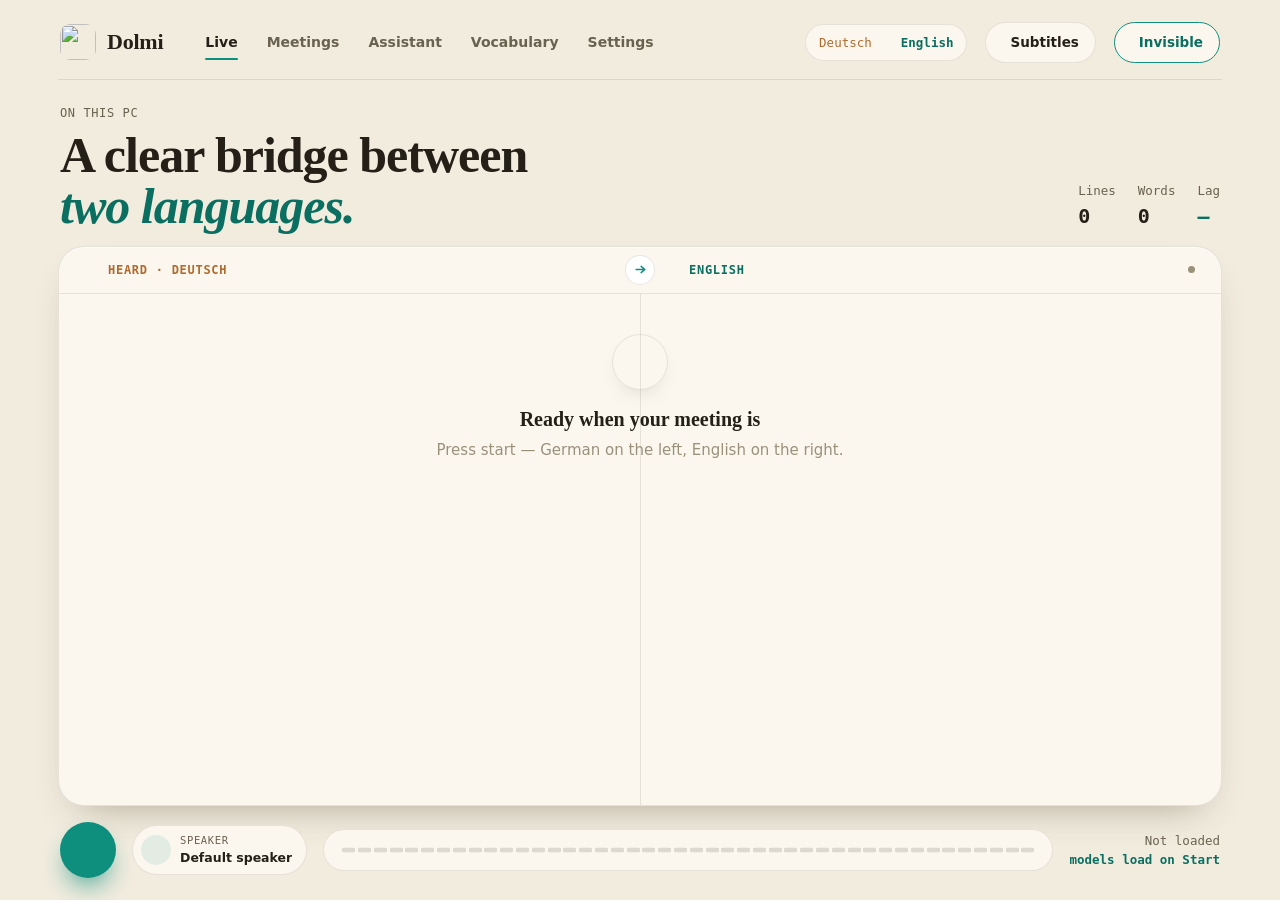
==== commit 16538d72: "merge: Wave 2 app-daily-use (APP-4, APP-5, APP-6, APP-7, APP-8, APP-9, APP-11) Co-Authored-By: Claud" ====
--- a/src/ui/web/index.html
+++ b/src/ui/web/index.html
@@ -23,7 +23,7 @@
     <div class="sp"></div>
     <span class="chip"><span class="de" id="chipFrom">Deutsch</span> <i data-lucide="arrow-right" style="width:13px;height:13px"></i> <b id="chipTo">English</b></span>
     <button class="btn ghost" id="barBtn" title="Open or close the floating subtitle bar"><span class="ic"><i data-lucide="captions" style="width:15px;height:15px"></i></span><span id="barLab">Subtitles</span></button>
-    <button class="btn ghost on" id="stealth"><span class="ic"><i data-lucide="shield-check" style="width:15px;height:15px"></i></span>Invisible</button>
+    <button class="btn ghost on" id="stealth" title="Invisible mode: hidden from screen shares"><span class="ic"><i data-lucide="shield-check" style="width:15px;height:15px"></i></span>Invisible</button>
   </header>
 
   <!-- LIVE -->
@@ -64,7 +64,7 @@
       <select class="field voc-profile" id="vocabProfile" title="Spelling-hint profile for this meeting (Vocabulary tab)" aria-label="Spelling-hint profile" hidden></select>
       <button class="srcchip" id="srcChip" title="What Dolmi listens to — click to switch between speaker and microphone"><span class="ic" id="srcIc"><i data-lucide="volume-2"></i></span><span><small id="srcKind">Speaker</small><b id="srcDev">Default speaker</b></span></button>
       <div class="track" id="track" aria-hidden="true"></div>
-      <div class="status" id="status">Ready<b>models load on Start</b></div>
+      <div class="status" id="status">Not loaded<b>models load on Start</b></div>
     </div>
   </section>
 
@@ -198,6 +198,7 @@
         </div>
         <div class="card set-page" data-sec="speech"><div class="cardh"><span class="ic"><i data-lucide="cpu"></i></span>Speech models</div>
           <div class="set" id="modelRow" data-kw="speech model whisper tiny base small medium large turbo auto"><div><div class="lab">Speech model</div><div class="ps" id="modelHint" data-wt="Auto picks the best model for this {computer}">Auto picks the best model for this PC</div></div><select class="field" id="setModel"><option value="auto" data-wt="Auto (best for this {computer})">Auto (best for this PC)</option><option value="tiny">Whisper Tiny</option><option value="base">Whisper Base</option><option value="small">Whisper Small</option><option value="medium">Whisper Medium</option><option value="large-v3-turbo">Whisper Large v3 Turbo</option><option value="large-v3">Whisper Large v3</option></select></div>
+          <div class="set" data-kw="preload load models start instant warm fast ready memory gpu"><div><div class="lab">Load models when Dolmi opens</div><div class="ps">Start is then instant. Only models already downloaded; they stay in memory</div></div><button class="sw on" data-sw id="swPreload"></button></div>
           <div class="set-models" id="modelsCard" data-name="Model list" data-kw="models download remove gpu cpu ram this pc mac folder translator">
             <div class="ps" data-wt="Detected on this {computer}, never assumed. You choose which models to download; they download once per {os_user} and run locally.">Detected on this PC, never assumed. You choose which models to download; they download once per Windows user and run locally.</div>
             <div class="chips" id="specs" style="margin-top:10px"><span class="chipt" data-wt="Checking this {computer}…">Checking this PC…</span></div>
--- a/src/ui/web/css/app.css
+++ b/src/ui/web/css/app.css
@@ -330,3 +330,11 @@
 /* short windows (down to 900x600): one compact row so the captions keep their room */
 @media (max-height:700px){.heard-card{margin-top:8px;padding:8px 12px;align-items:center;gap:10px}.heard-ic{width:30px;height:30px;border-radius:10px}.heard-ic svg{width:16px;height:16px}.heard-body{display:flex;flex-wrap:wrap;align-items:center;gap:4px 12px}.heard-body b{font-size:15px}.heard-body ul,.heard-sub{display:none}}
 .heard-x{width:30px;height:30px;border-radius:10px;display:grid;place-items:center;color:var(--faint);flex:none;transition:.2s}.heard-x:hover{color:var(--ink);background:var(--panel)}.heard-x svg{width:16px;height:16px}
+
+/* Narrow windows (found by the UI tests, APP-11): the page never grows wider than the window, and under
+   1100 px the header drops the language chip and shows Subtitles/Invisible as icons (titles keep the words) */
+.app{grid-template-columns:minmax(0,1fr)}
+@media (max-width:1100px){
+  .top{gap:12px}.top .chip{display:none}
+  .top>.btn{font-size:0;gap:0;padding:9px 11px}
+}
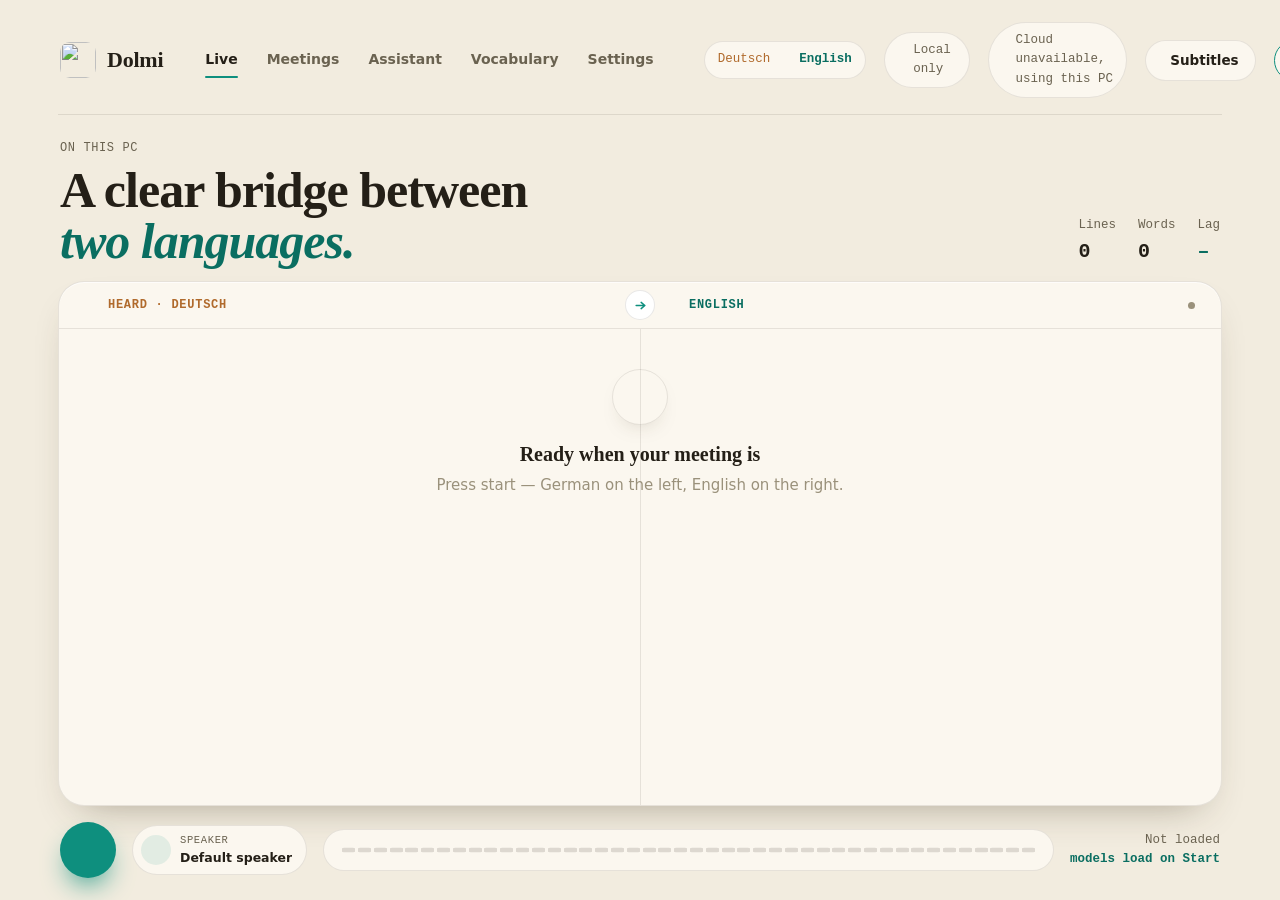
==== commit e4b0b58f: "feat(privacy): local-only mode with one network gate (STR-7) Every outbound call (cloud captions, cl" ====
--- a/src/ui/web/index.html
+++ b/src/ui/web/index.html
@@ -22,6 +22,8 @@
     </nav>
     <div class="sp"></div>
     <span class="chip"><span class="de" id="chipFrom">Deutsch</span> <i data-lucide="arrow-right" style="width:13px;height:13px"></i> <b id="chipTo">English</b></span>
+    <span class="chip" id="chipLocal" hidden title="Local-only mode: nothing leaves this computer"><i data-lucide="shield-check" style="width:13px;height:13px"></i> Local only</span>
+    <span class="chip" id="chipCloud" hidden title="Cloud captions failed; this computer captions until the provider answers again"><i data-lucide="cloud-off" style="width:13px;height:13px"></i> Cloud unavailable, using this PC</span>
     <button class="btn ghost" id="barBtn" title="Open or close the floating subtitle bar"><span class="ic"><i data-lucide="captions" style="width:15px;height:15px"></i></span><span id="barLab">Subtitles</span></button>
     <button class="btn ghost on" id="stealth" title="Invisible mode: hidden from screen shares"><span class="ic"><i data-lucide="shield-check" style="width:15px;height:15px"></i></span>Invisible</button>
   </header>
@@ -63,6 +65,7 @@
       <button class="go" id="go" aria-label="Start translating"><span class="ic"><i data-lucide="play"></i></span></button>
       <select class="field voc-profile" id="vocabProfile" title="Spelling-hint profile for this meeting (Vocabulary tab)" aria-label="Spelling-hint profile" hidden></select>
       <button class="srcchip" id="srcChip" title="What Dolmi listens to — click to switch between speaker and microphone"><span class="ic" id="srcIc"><i data-lucide="volume-2"></i></span><span><small id="srcKind">Speaker</small><b id="srcDev">Default speaker</b></span></button>
+      <button class="clar-link" id="clarLink" title="Words Dolmi was unsure about in the last meeting" hidden><i data-lucide="circle-help"></i><span id="clarLinkN"></span></button>
       <div class="track" id="track" aria-hidden="true"></div>
       <div class="status" id="status">Not loaded<b>models load on Start</b></div>
     </div>
@@ -128,6 +131,11 @@
       <button class="btn pri" id="vocabSave" disabled>Save</button>
     </div>
     <div class="card voc-problems" id="vocProblems" hidden></div>
+    <div class="card clar" id="clar">
+      <div class="cardh"><span class="ic"><i data-lucide="circle-help"></i></span>Did they say …?<span class="voc-n" id="clarN"></span>
+        <label class="clar-on" title="Collect words Dolmi is unsure about during a meeting (slightly slower captions)"><input type="checkbox" id="clarOn"> Ask after meetings</label></div>
+      <p class="voc-hint" id="clarHint">Turn on to get a short list of unsure words after you press Stop.</p>
+      <div class="clar-list" id="clarList"></div></div>
     <div class="grid2 voc-groups" id="vocRows">
       <div class="card voc-g" data-g="gloss"><div class="cardh"><span class="ic"><i data-lucide="book-a"></i></span>Spelling hints<span class="voc-n"></span></div>
         <p class="voc-hint">Names and terms Whisper should spell right. Most important first: only the first ~223 tokens reach Whisper. <span class="voc-lock-ic"><i data-lucide="lock"></i></span> also keeps a term in the translation. Per-meeting lists: a <code>## profile: Name</code> line in Raw text.</p>
@@ -194,6 +202,8 @@
           <div class="set" data-kw="captions by cloud local whisper gemini openai cloudflare speech provider"><div><div class="lab">Captions by</div><div class="ps" id="sourceHint">Whisper on this computer — audio never leaves it</div></div><select class="field" id="setSource"><option value="local">This computer (private)</option><option value="gemini">Gemini — cloud</option><option value="openai">OpenAI — cloud</option><option value="cloudflare">Cloudflare — cloud</option></select></div>
           <div class="set" data-kw="spoken language german english translate auto detect"><div><div class="lab">Spoken language</div><div class="ps">27 languages get English subtitles; English gets German</div></div><select class="field" id="setLang"></select></div>
           <div class="set" data-kw="show german source original left column"><div><div class="lab" id="srcLab">Show German source</div><div class="ps">Keep the left column</div></div><button class="sw on" data-sw id="swGerman"></button></div>
+          <div class="set" data-kw="unsure not sure question mark confidence uncertain beta"><div><div class="lab">Mark unsure lines <span class="mtag">beta</span></div><div class="ps">A ? next to the time when Dolmi is not sure it heard a line right; hover it to see the words.</div></div><button class="sw" data-sw id="swUnsure" aria-label="Mark unsure lines"></button></div>
+          <div class="set" data-kw="cloud failover fallback offline backup local whisper beta"><div><div class="lab">If cloud captions fail, use this PC <span class="mtag">beta</span></div><div class="ps">A line the cloud could not caption is captioned here instead, and Dolmi goes back to the cloud when it answers again. Loads the local speech model when first needed.</div></div><button class="sw" data-sw id="swFailover" aria-label="If cloud captions fail, use this PC"></button></div>
           <div data-mount="captions.translator" hidden></div>
         </div>
         <div class="card set-page" data-sec="speech"><div class="cardh"><span class="ic"><i data-lucide="cpu"></i></span>Speech models</div>
@@ -230,6 +240,7 @@
           <div class="set" data-kw="save transcripts meetings keep history"><div><div class="lab">Save transcripts</div></div><button class="sw on" data-sw id="swSave"></button></div>
           <div class="set" data-kw="delete after days keep retention"><div><div class="lab">Delete after</div></div><div class="seg" id="setKeep"><button data-d="0">Never</button><button data-d="7">7d</button><button data-d="30" class="a">30d</button><button data-d="90">90d</button></div></div>
           <div class="set" data-kw="data folder transcripts location documents open"><div class="set-grow"><div class="lab">Data folder</div><div class="ps set-path" id="setDataDir">—</div></div><button class="btn ghost" id="setDataOpen">Open folder</button></div>
+          <div class="set" data-kw="local only offline no internet network cloud privacy"><div><div class="lab">Local only</div><div class="ps">Nothing goes on the internet: cloud captions, the cloud translator, the Assistant, model downloads and the update check are switched off.</div></div><button class="sw" data-sw id="swLocalOnly" aria-label="Local only"></button></div>
           <div data-mount="privacy.speakers" hidden></div>
         </div>
         <div class="card set-page" data-sec="appearance"><div class="cardh"><span class="ic"><i data-lucide="palette"></i></span>Appearance</div>
--- a/src/ui/web/css/app.css
+++ b/src/ui/web/css/app.css
@@ -116,6 +116,9 @@
 .pair.cur .c{background:var(--ac-soft)}
 .pair.cur .de{color:var(--ink)}
 .pair.cur .en{color:var(--ink)}
+/* STR-2: live draft = committed words (solid) + tentative tail (dim, italic); finals have neither mark */
+.pair.draft .tent{opacity:.55;font-style:italic}
+.pair.draft .ts{font-style:italic}
 .brows.hidede .pair{grid-template-columns:1fr}
 .brows.hidede .de{display:none}
 .bhead.hidede .de-h{display:none}
@@ -236,6 +239,11 @@
 
 /* Vocabulary editor (VOC-1): four row-editor groups over glossary.txt + vocabulary.txt, or raw text */
 .voc-bar{display:flex;align-items:center;gap:10px;flex-wrap:wrap;margin:-6px 0 16px}
+.clar{margin-bottom:18px}.clar .cardh{display:flex;align-items:center}.clar-on{margin-left:auto;font-size:12.5px;font-weight:600;color:var(--mute);display:flex;gap:6px;align-items:center}
+.clar-row{display:flex;flex-wrap:wrap;gap:8px;align-items:center;padding:8px 0;border-top:1px solid var(--line)}
+.clar-row q{flex:1 1 100%;font-size:12.5px;color:var(--mute)}.clar-row .field{min-width:0;flex:1 1 140px}
+.clar-link{display:flex;align-items:center;gap:5px;padding:6px 10px;border-radius:999px;background:var(--panel);border:1px solid var(--line);font-size:12.5px;font-weight:600;color:var(--ac-ink)}
+.clar-link[hidden],.clar-row [hidden]{display:none}.clar-link svg{width:15px;height:15px}
 .voc-status{flex:1;min-width:0;font-size:12.5px;font-weight:600;color:var(--mute)}
 .voc-status.voc-ok{color:var(--ac-ink)}.voc-status.voc-warn{color:var(--src)}
 .voc-groups{margin-bottom:18px}.voc-groups[hidden],.voc-problems[hidden]{display:none}
@@ -338,3 +346,12 @@
   .top{gap:12px}.top .chip{display:none}
   .top>.btn{font-size:0;gap:0;padding:9px 11px}
 }
+
+/* APP-14 accessibility: a visible focus ring on every control (fields and the switch knob too), text only
+   screen readers get, and 'Larger UI text' (the whole window scaled; the height keeps it inside the window) */
+.field:focus-visible,.search:focus-within{box-shadow:0 0 0 2px var(--ac)}
+.sw:focus-visible,.seg button:focus-visible,.ck:focus-visible{outline:2px solid var(--ac);outline-offset:3px}
+.sr-only{position:absolute;width:1px;height:1px;padding:0;margin:-1px;overflow:hidden;clip:rect(0 0 0 0);white-space:nowrap;border:0}
+html[data-textsize="large"] .app{zoom:1.15;height:calc(100vh / 1.15)}
+html[data-textsize="large"] .scrim>*{zoom:1.15}
+@media (max-width:1000px){ html[data-textsize="large"] .app{zoom:1.1;height:calc(100vh / 1.1)} html[data-textsize="large"] .scrim>*{zoom:1.1} }
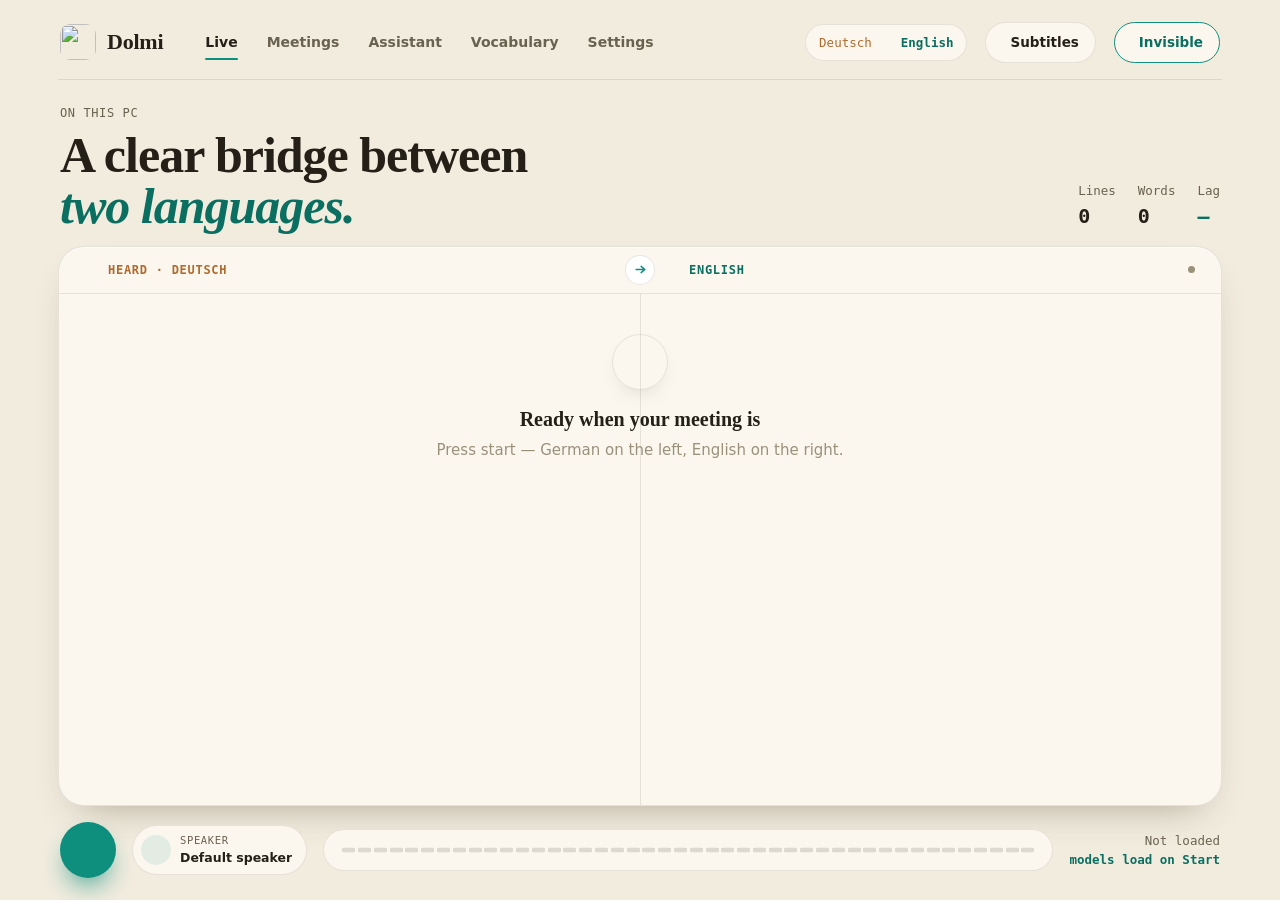
==== commit d6097c18: "merge: Wave 4 app-accessibility-design-review (APP-14, APP-15) Co-Authored-By: Claude Opus 5.5 <nore" ====
--- a/src/ui/web/index.html
+++ b/src/ui/web/index.html
@@ -22,8 +22,6 @@
     </nav>
     <div class="sp"></div>
     <span class="chip"><span class="de" id="chipFrom">Deutsch</span> <i data-lucide="arrow-right" style="width:13px;height:13px"></i> <b id="chipTo">English</b></span>
-    <span class="chip" id="chipLocal" hidden title="Local-only mode: nothing leaves this computer"><i data-lucide="shield-check" style="width:13px;height:13px"></i> Local only</span>
-    <span class="chip" id="chipCloud" hidden title="Cloud captions failed; this computer captions until the provider answers again"><i data-lucide="cloud-off" style="width:13px;height:13px"></i> Cloud unavailable, using this PC</span>
     <button class="btn ghost" id="barBtn" title="Open or close the floating subtitle bar"><span class="ic"><i data-lucide="captions" style="width:15px;height:15px"></i></span><span id="barLab">Subtitles</span></button>
     <button class="btn ghost on" id="stealth" title="Invisible mode: hidden from screen shares"><span class="ic"><i data-lucide="shield-check" style="width:15px;height:15px"></i></span>Invisible</button>
   </header>
@@ -202,8 +200,6 @@
           <div class="set" data-kw="captions by cloud local whisper gemini openai cloudflare speech provider"><div><div class="lab">Captions by</div><div class="ps" id="sourceHint">Whisper on this computer — audio never leaves it</div></div><select class="field" id="setSource"><option value="local">This computer (private)</option><option value="gemini">Gemini — cloud</option><option value="openai">OpenAI — cloud</option><option value="cloudflare">Cloudflare — cloud</option></select></div>
           <div class="set" data-kw="spoken language german english translate auto detect"><div><div class="lab">Spoken language</div><div class="ps">27 languages get English subtitles; English gets German</div></div><select class="field" id="setLang"></select></div>
           <div class="set" data-kw="show german source original left column"><div><div class="lab" id="srcLab">Show German source</div><div class="ps">Keep the left column</div></div><button class="sw on" data-sw id="swGerman"></button></div>
-          <div class="set" data-kw="unsure not sure question mark confidence uncertain beta"><div><div class="lab">Mark unsure lines <span class="mtag">beta</span></div><div class="ps">A ? next to the time when Dolmi is not sure it heard a line right; hover it to see the words.</div></div><button class="sw" data-sw id="swUnsure" aria-label="Mark unsure lines"></button></div>
-          <div class="set" data-kw="cloud failover fallback offline backup local whisper beta"><div><div class="lab">If cloud captions fail, use this PC <span class="mtag">beta</span></div><div class="ps">A line the cloud could not caption is captioned here instead, and Dolmi goes back to the cloud when it answers again. Loads the local speech model when first needed.</div></div><button class="sw" data-sw id="swFailover" aria-label="If cloud captions fail, use this PC"></button></div>
           <div data-mount="captions.translator" hidden></div>
         </div>
         <div class="card set-page" data-sec="speech"><div class="cardh"><span class="ic"><i data-lucide="cpu"></i></span>Speech models</div>
@@ -240,7 +236,6 @@
           <div class="set" data-kw="save transcripts meetings keep history"><div><div class="lab">Save transcripts</div></div><button class="sw on" data-sw id="swSave"></button></div>
           <div class="set" data-kw="delete after days keep retention"><div><div class="lab">Delete after</div></div><div class="seg" id="setKeep"><button data-d="0">Never</button><button data-d="7">7d</button><button data-d="30" class="a">30d</button><button data-d="90">90d</button></div></div>
           <div class="set" data-kw="data folder transcripts location documents open"><div class="set-grow"><div class="lab">Data folder</div><div class="ps set-path" id="setDataDir">—</div></div><button class="btn ghost" id="setDataOpen">Open folder</button></div>
-          <div class="set" data-kw="local only offline no internet network cloud privacy"><div><div class="lab">Local only</div><div class="ps">Nothing goes on the internet: cloud captions, the cloud translator, the Assistant, model downloads and the update check are switched off.</div></div><button class="sw" data-sw id="swLocalOnly" aria-label="Local only"></button></div>
           <div data-mount="privacy.speakers" hidden></div>
         </div>
         <div class="card set-page" data-sec="appearance"><div class="cardh"><span class="ic"><i data-lucide="palette"></i></span>Appearance</div>
@@ -278,5 +273,6 @@
 <script src="js/translator.js"></script>
 <script src="js/onboarding.js"></script>
 <script src="js/heard.js"></script>
+<script src="js/a11y.js"></script>
 </body>
 </html>
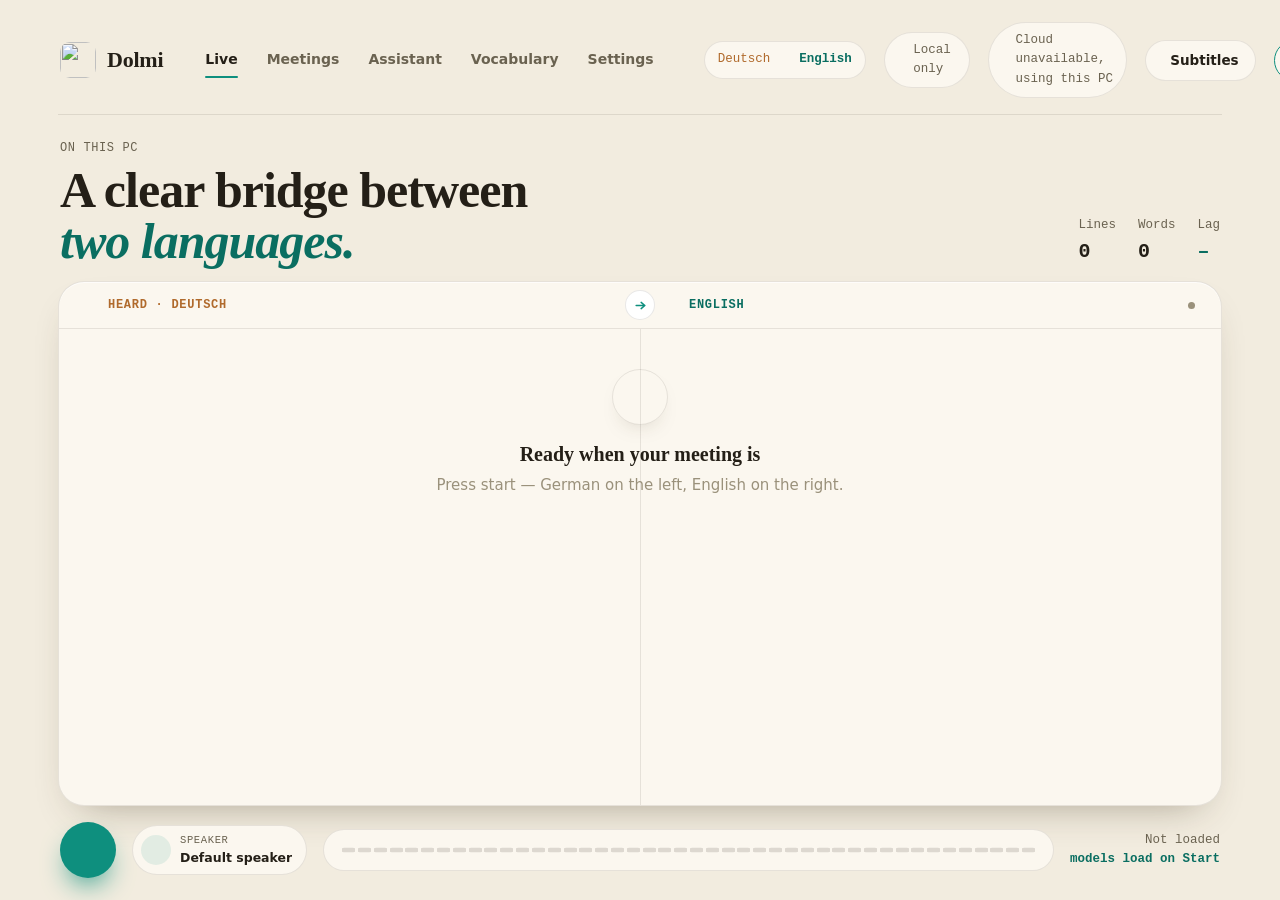
==== commit 4ac028ea: "merge: Wave 4 streaming-router-bench (STR-6, STR-7, STR-8, STR-9, STR-11, STR-12) Kept both sides in" ====
--- a/src/ui/web/index.html
+++ b/src/ui/web/index.html
@@ -22,6 +22,8 @@
     </nav>
     <div class="sp"></div>
     <span class="chip"><span class="de" id="chipFrom">Deutsch</span> <i data-lucide="arrow-right" style="width:13px;height:13px"></i> <b id="chipTo">English</b></span>
+    <span class="chip" id="chipLocal" hidden title="Local-only mode: nothing leaves this computer"><i data-lucide="shield-check" style="width:13px;height:13px"></i> Local only</span>
+    <span class="chip" id="chipCloud" hidden title="Cloud captions failed; this computer captions until the provider answers again"><i data-lucide="cloud-off" style="width:13px;height:13px"></i> Cloud unavailable, using this PC</span>
     <button class="btn ghost" id="barBtn" title="Open or close the floating subtitle bar"><span class="ic"><i data-lucide="captions" style="width:15px;height:15px"></i></span><span id="barLab">Subtitles</span></button>
     <button class="btn ghost on" id="stealth" title="Invisible mode: hidden from screen shares"><span class="ic"><i data-lucide="shield-check" style="width:15px;height:15px"></i></span>Invisible</button>
   </header>
@@ -200,6 +202,8 @@
           <div class="set" data-kw="captions by cloud local whisper gemini openai cloudflare speech provider"><div><div class="lab">Captions by</div><div class="ps" id="sourceHint">Whisper on this computer — audio never leaves it</div></div><select class="field" id="setSource"><option value="local">This computer (private)</option><option value="gemini">Gemini — cloud</option><option value="openai">OpenAI — cloud</option><option value="cloudflare">Cloudflare — cloud</option></select></div>
           <div class="set" data-kw="spoken language german english translate auto detect"><div><div class="lab">Spoken language</div><div class="ps">27 languages get English subtitles; English gets German</div></div><select class="field" id="setLang"></select></div>
           <div class="set" data-kw="show german source original left column"><div><div class="lab" id="srcLab">Show German source</div><div class="ps">Keep the left column</div></div><button class="sw on" data-sw id="swGerman"></button></div>
+          <div class="set" data-kw="unsure not sure question mark confidence uncertain beta"><div><div class="lab">Mark unsure lines <span class="mtag">beta</span></div><div class="ps">A ? next to the time when Dolmi is not sure it heard a line right; hover it to see the words.</div></div><button class="sw" data-sw id="swUnsure" aria-label="Mark unsure lines"></button></div>
+          <div class="set" data-kw="cloud failover fallback offline backup local whisper beta"><div><div class="lab">If cloud captions fail, use this PC <span class="mtag">beta</span></div><div class="ps">A line the cloud could not caption is captioned here instead, and Dolmi goes back to the cloud when it answers again. Loads the local speech model when first needed.</div></div><button class="sw" data-sw id="swFailover" aria-label="If cloud captions fail, use this PC"></button></div>
           <div data-mount="captions.translator" hidden></div>
         </div>
         <div class="card set-page" data-sec="speech"><div class="cardh"><span class="ic"><i data-lucide="cpu"></i></span>Speech models</div>
@@ -236,6 +240,7 @@
           <div class="set" data-kw="save transcripts meetings keep history"><div><div class="lab">Save transcripts</div></div><button class="sw on" data-sw id="swSave"></button></div>
           <div class="set" data-kw="delete after days keep retention"><div><div class="lab">Delete after</div></div><div class="seg" id="setKeep"><button data-d="0">Never</button><button data-d="7">7d</button><button data-d="30" class="a">30d</button><button data-d="90">90d</button></div></div>
           <div class="set" data-kw="data folder transcripts location documents open"><div class="set-grow"><div class="lab">Data folder</div><div class="ps set-path" id="setDataDir">—</div></div><button class="btn ghost" id="setDataOpen">Open folder</button></div>
+          <div class="set" data-kw="local only offline no internet network cloud privacy"><div><div class="lab">Local only</div><div class="ps">Nothing goes on the internet: cloud captions, the cloud translator, the Assistant, model downloads and the update check are switched off.</div></div><button class="sw" data-sw id="swLocalOnly" aria-label="Local only"></button></div>
           <div data-mount="privacy.speakers" hidden></div>
         </div>
         <div class="card set-page" data-sec="appearance"><div class="cardh"><span class="ic"><i data-lucide="palette"></i></span>Appearance</div>
--- a/src/ui/web/css/app.css
+++ b/src/ui/web/css/app.css
@@ -113,6 +113,7 @@
 .pair .de{color:var(--mute);font-size:15px;line-height:1.5}
 .pair .en{font-family:var(--display);font-weight:500;font-size:18px;line-height:1.42}
 .pair .ts{display:block;font-family:var(--mono);font-size:11px;color:var(--faint);margin-bottom:4px}
+.pair.unsure .c:first-child .ts::after{content:" ?";color:var(--mute);font-weight:600}   /* STR-8: Dolmi is not sure it heard this line right */
 .pair.cur .c{background:var(--ac-soft)}
 .pair.cur .de{color:var(--ink)}
 .pair.cur .en{color:var(--ink)}
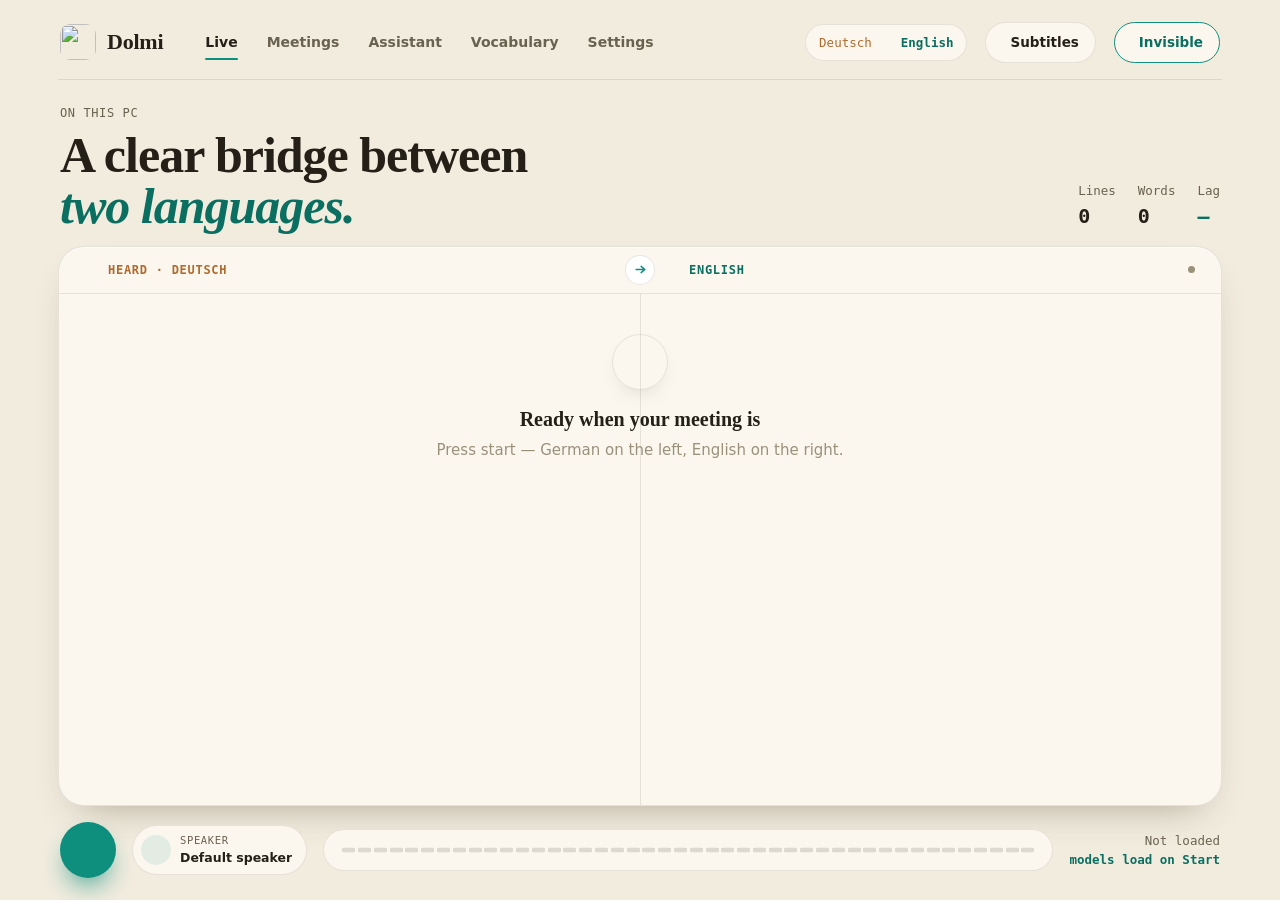
==== commit 7c5d0c44: "fix(ui): status chips respect hidden and fit the top bar (STR-7, STR-9) .chip{display:inline-flex} b" ====
--- a/src/ui/web/index.html
+++ b/src/ui/web/index.html
@@ -23,7 +23,7 @@
     <div class="sp"></div>
     <span class="chip"><span class="de" id="chipFrom">Deutsch</span> <i data-lucide="arrow-right" style="width:13px;height:13px"></i> <b id="chipTo">English</b></span>
     <span class="chip" id="chipLocal" hidden title="Local-only mode: nothing leaves this computer"><i data-lucide="shield-check" style="width:13px;height:13px"></i> Local only</span>
-    <span class="chip" id="chipCloud" hidden title="Cloud captions failed; this computer captions until the provider answers again"><i data-lucide="cloud-off" style="width:13px;height:13px"></i> Cloud unavailable, using this PC</span>
+    <span class="chip" id="chipCloud" hidden title="Cloud captions failed; this computer captions until the provider answers again"><i data-lucide="cloud-off" style="width:13px;height:13px"></i> Using this PC</span>
     <button class="btn ghost" id="barBtn" title="Open or close the floating subtitle bar"><span class="ic"><i data-lucide="captions" style="width:15px;height:15px"></i></span><span id="barLab">Subtitles</span></button>
     <button class="btn ghost on" id="stealth" title="Invisible mode: hidden from screen shares"><span class="ic"><i data-lucide="shield-check" style="width:15px;height:15px"></i></span>Invisible</button>
   </header>
--- a/src/ui/web/css/app.css
+++ b/src/ui/web/css/app.css
@@ -61,9 +61,10 @@
 .nav button.a{color:var(--ink)}
 .nav button.a::after{content:"";position:absolute;left:14px;right:14px;bottom:1px;height:2px;background:var(--ac);border-radius:2px}
 .top .sp{flex:1}
-.chip{display:inline-flex;align-items:center;gap:8px;font-family:var(--mono);font-size:12.5px;font-weight:500;color:var(--mute);background:var(--panel);border:1px solid var(--line);padding:8px 13px;border-radius:999px}
+.chip{display:inline-flex;align-items:center;gap:8px;white-space:nowrap;flex:none;font-family:var(--mono);font-size:12.5px;font-weight:500;color:var(--mute);background:var(--panel);border:1px solid var(--line);padding:8px 13px;border-radius:999px}
 .chip b{color:var(--ac-ink);font-weight:600}
 .chip .de{color:var(--src)}
+.chip[hidden]{display:none}   /* .chip is inline-flex, which beat the hidden attribute (#chipLocal, #chipCloud) */
 .btn{display:inline-flex;align-items:center;gap:8px;font-size:13.5px;font-weight:700;padding:9px 16px;border-radius:999px;transition:.2s}
 .btn.pri{background:var(--ac);color:var(--on-ac);box-shadow:0 10px 22px -12px var(--ac)}
 .btn.pri:hover{transform:translateY(-1px)}
@@ -347,6 +348,11 @@
   .top{gap:12px}.top .chip{display:none}
   .top>.btn{font-size:0;gap:0;padding:9px 11px}
 }
+/* up to 1280 px a status chip (Local only, Using this PC) does not fit next to the worded buttons, so while one
+   shows (settings.js sets .has-status) the buttons go icon-only as they do under 1100 px */
+@media (max-width:1280px){
+  .top.has-status>.btn{font-size:0;gap:0;padding:9px 11px}
+}
 
 /* APP-14 accessibility: a visible focus ring on every control (fields and the switch knob too), text only
    screen readers get, and 'Larger UI text' (the whole window scaled; the height keeps it inside the window) */
